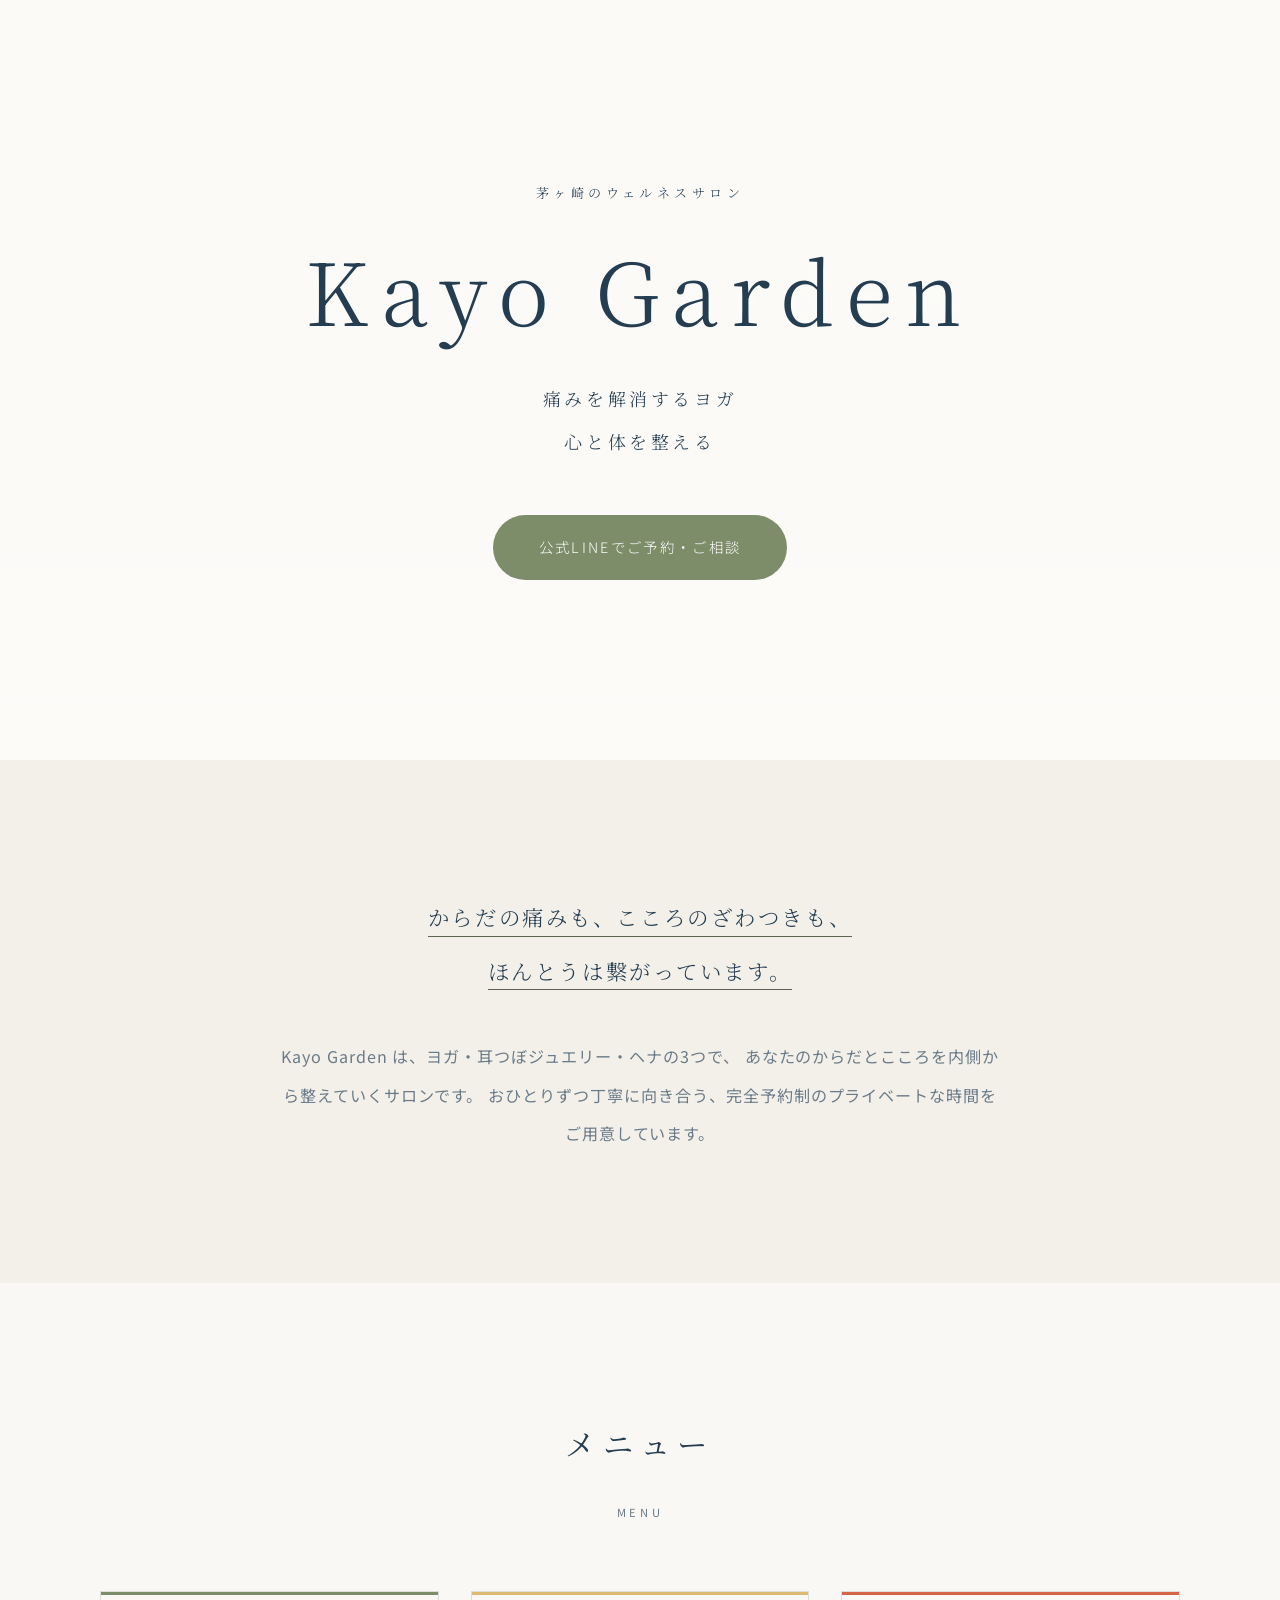
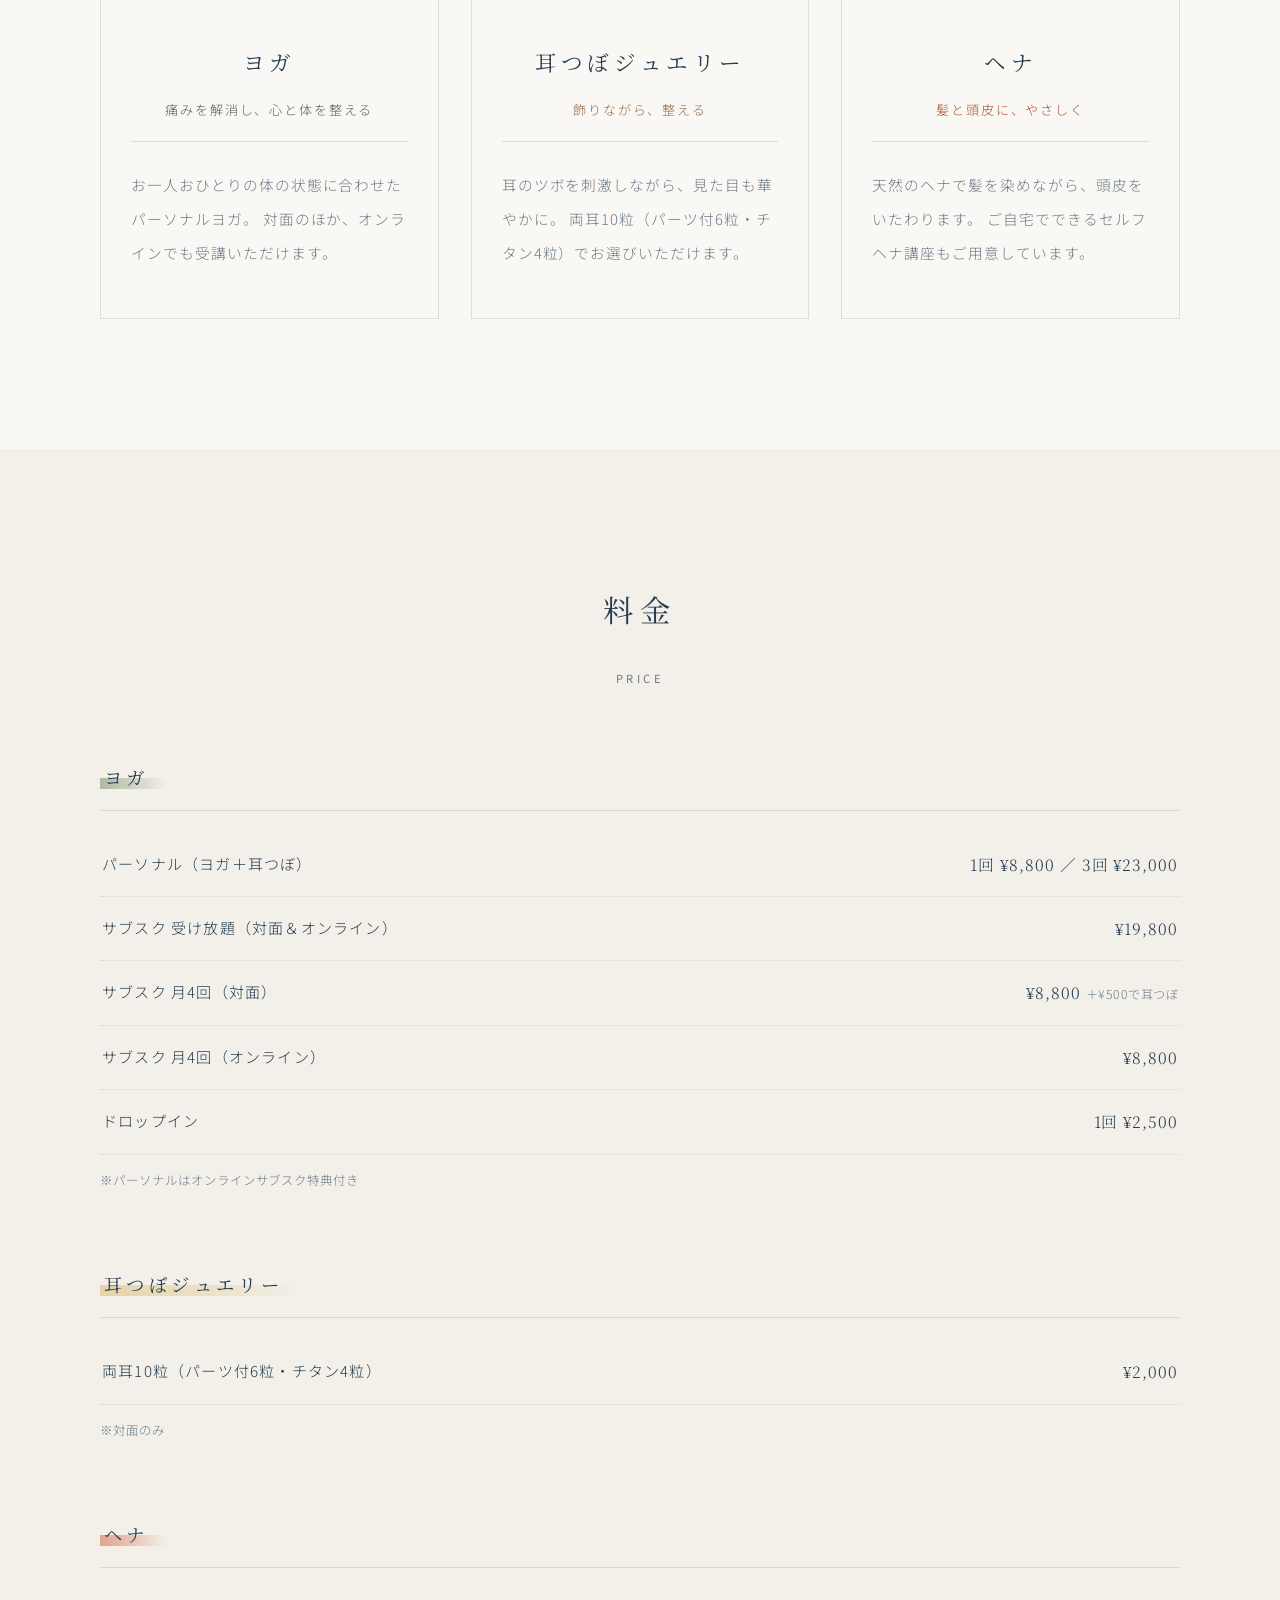
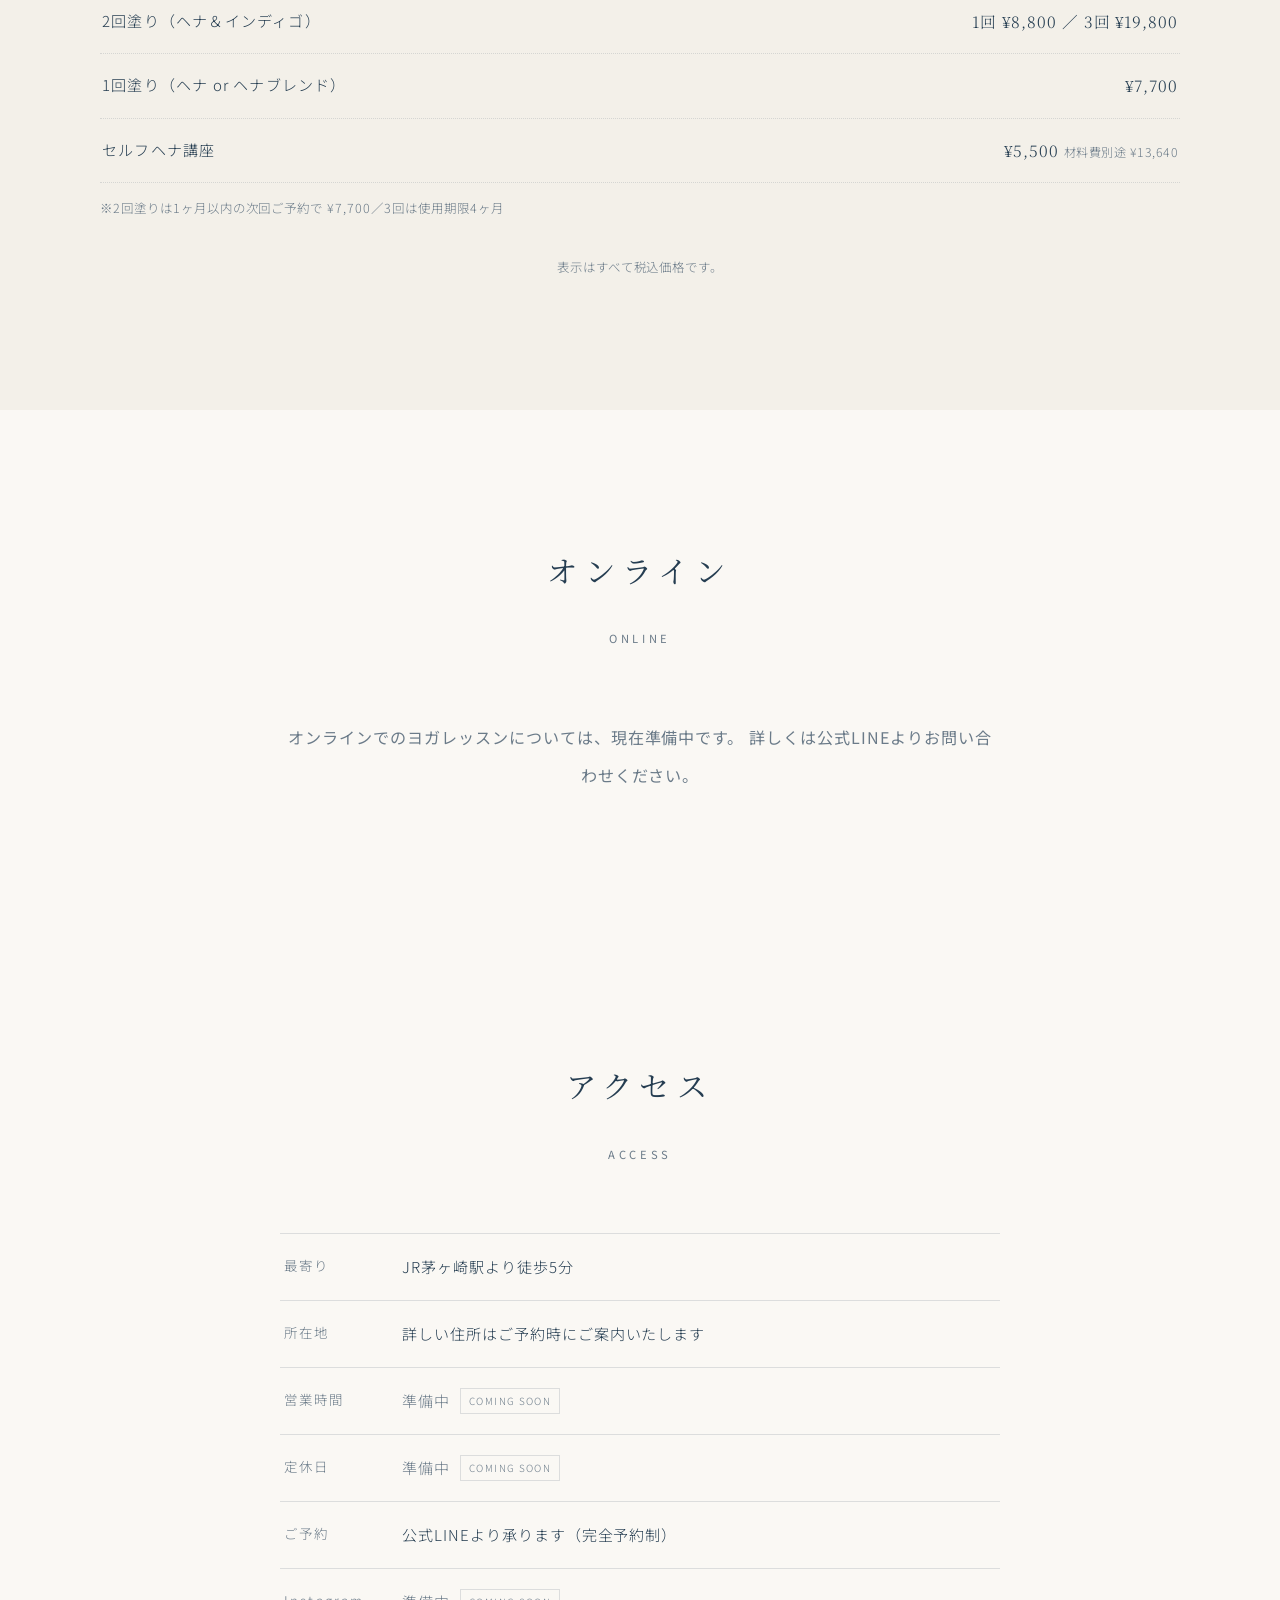
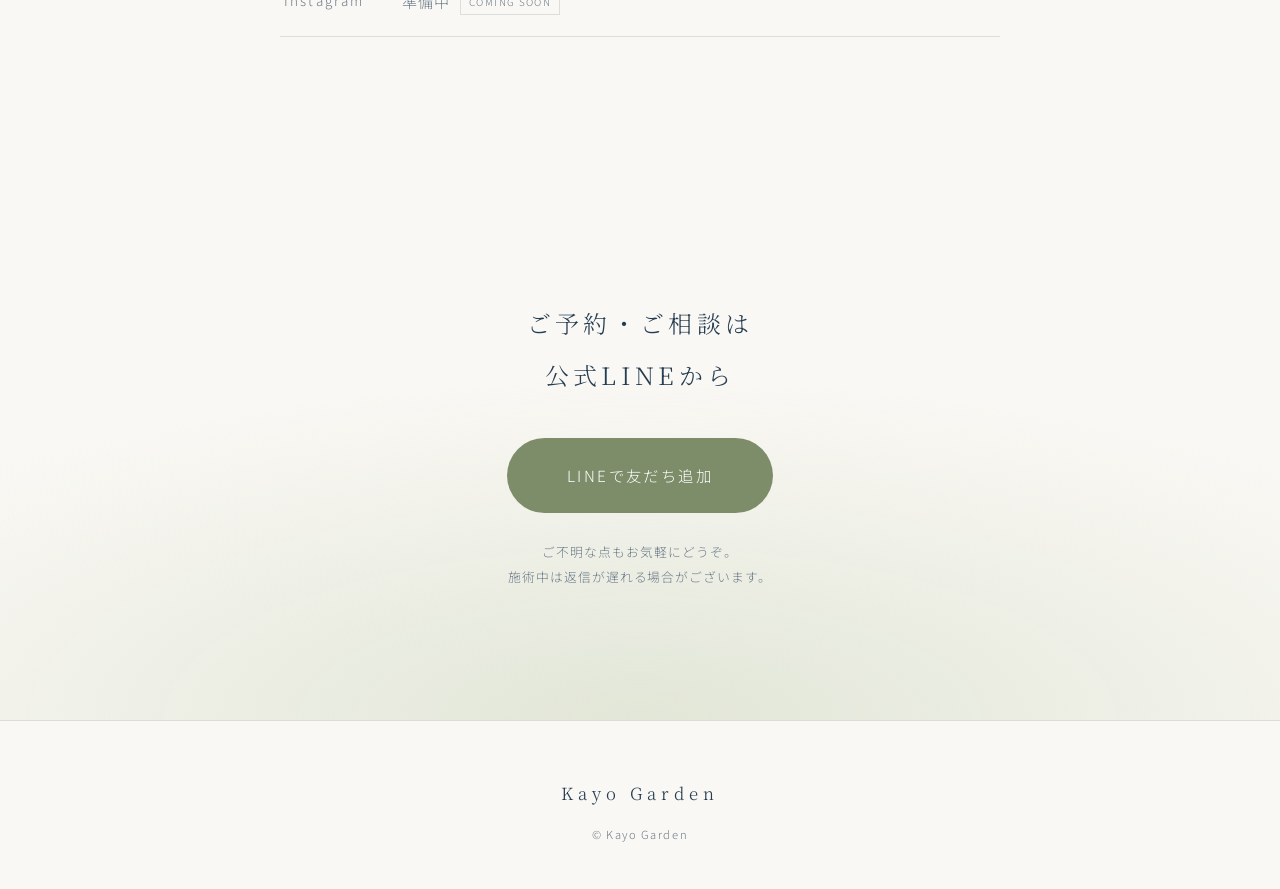
==== index.html @ c8bae911 "Kayo Garden 仮設サイト（初版） - 1ページ構成：ヒーロー／コンセプト／メニュー／料金／オンライン／アクセス／CTA - ブランドカラー（ヨガ・耳つぼ・ヘナ）をそのまま反映 - アニメーシ" ====
<!DOCTYPE html>
<html lang="ja">
<head>
<meta charset="UTF-8">
<meta name="viewport" content="width=device-width, initial-scale=1">
<title>Kayo Garden｜痛みを解消するヨガ・耳つぼジュエリー・ヘナ｜茅ヶ崎</title>
<meta name="description" content="茅ヶ崎駅から徒歩5分のウェルネスサロン。痛みを解消するヨガ、耳つぼジュエリー、ヘナで、心と体を整えます。完全予約制。">

<!-- ▼ 公開URLが決まったら、下の SITE_URL を実際のURLに置き換えてください -->
<link rel="canonical" href="SITE_URL/">

<!-- OGP（LINE・SNSで共有したときの見え方） -->
<meta property="og:type" content="website">
<meta property="og:site_name" content="Kayo Garden">
<meta property="og:title" content="Kayo Garden｜心と体を整えるウェルネスサロン">
<meta property="og:description" content="茅ヶ崎駅から徒歩5分。痛みを解消するヨガ・耳つぼジュエリー・ヘナ。完全予約制。">
<meta property="og:url" content="SITE_URL/">
<meta property="og:image" content="SITE_URL/img/ogp.jpg">
<meta property="og:image:width" content="1200">
<meta property="og:image:height" content="630">
<meta property="og:locale" content="ja_JP">

<!-- X（Twitter） -->
<meta name="twitter:card" content="summary_large_image">
<meta name="twitter:title" content="Kayo Garden｜心と体を整えるウェルネスサロン">
<meta name="twitter:description" content="茅ヶ崎駅から徒歩5分。痛みを解消するヨガ・耳つぼジュエリー・ヘナ。">
<meta name="twitter:image" content="SITE_URL/img/ogp.jpg">

<!-- ファビコン -->
<link rel="icon" href="favicon.svg" type="image/svg+xml">
<meta name="theme-color" content="#7d8d6a">

<link rel="preconnect" href="https://fonts.googleapis.com">
<link rel="preconnect" href="https://fonts.gstatic.com" crossorigin>
<link href="https://fonts.googleapis.com/css2?family=Noto+Serif+JP:wght@300;400;500&family=Noto+Sans+JP:wght@300;400;500&display=swap" rel="stylesheet">
<link rel="stylesheet" href="style.css">

<!-- ▼ AI可読性レイヤー：構造化データ（JSON-LD） -->
<script type="application/ld+json">
{
  "@context": "https://schema.org",
  "@type": "HealthAndBeautyBusiness",
  "name": "Kayo Garden",
  "description": "痛みを解消するヨガ・耳つぼジュエリー・ヘナのウェルネスサロン。心と体を整えます。",
  "slogan": "痛みを解消するヨガ / 心と体を整える",
  "address": {
    "@type": "PostalAddress",
    "addressLocality": "茅ヶ崎市",
    "addressRegion": "神奈川県",
    "addressCountry": "JP"
  },
  "areaServed": { "@type": "City", "name": "茅ヶ崎市" },
  "publicAccess": false,
  "url": "SITE_URL/",
  "image": "SITE_URL/img/ogp.jpg",
  "priceRange": "¥2,000〜¥23,000",
  "currenciesAccepted": "JPY",
  "knowsLanguage": "ja",
  "sameAs": ["https://lin.ee/nlRff2H"],
  "potentialAction": {
    "@type": "ReserveAction",
    "name": "公式LINEで予約する",
    "target": {
      "@type": "EntryPoint",
      "urlTemplate": "https://lin.ee/nlRff2H",
      "actionPlatform": ["http://schema.org/DesktopWebPlatform","http://schema.org/MobileWebPlatform"]
    }
  },
  "makesOffer": [
    {
      "@type": "Offer",
      "itemOffered": { "@type": "Service", "name": "ヨガ（パーソナル／対面・ヨガ＋耳つぼ）" },
      "price": "8800", "priceCurrency": "JPY"
    },
    {
      "@type": "Offer",
      "itemOffered": { "@type": "Service", "name": "ヨガ サブスク（対面＆オンライン 受け放題）" },
      "price": "19800", "priceCurrency": "JPY"
    },
    {
      "@type": "Offer",
      "itemOffered": { "@type": "Service", "name": "耳つぼジュエリー（両耳10粒）" },
      "price": "2000", "priceCurrency": "JPY"
    },
    {
      "@type": "Offer",
      "itemOffered": { "@type": "Service", "name": "ヘナ（2回塗り・ヘナ＆インディゴ）" },
      "price": "8800", "priceCurrency": "JPY"
    }
  ]
}
</script>
</head>

<body>

<!-- ============ ヒーロー ============ -->
<header class="hero">
  <!-- 背景映像（自動再生・ループ・無音）。未対応環境ではグラデーション背景が残る -->
  <div class="hero-media">
    <video class="hero-video" src="img/top-movie.mp4"
           autoplay muted loop playsinline preload="metadata"
           aria-hidden="true"></video>
  </div>
  <div class="hero-veil"></div>

  <div class="hero-inner">
    <p class="hero-sub">茅ヶ崎のウェルネスサロン</p>
    <h1 class="hero-title">Kayo&nbsp;Garden</h1>
    <p class="hero-catch">痛みを解消するヨガ<br>心と体を整える</p>
    <a class="btn btn-line" href="https://lin.ee/nlRff2H">公式LINEでご予約・ご相談</a>
  </div>
</header>

<main>

<!-- ============ コンセプト ============ -->
<section class="sec concept">
  <div class="inner narrow">
    <!-- 表示0.8秒後から2秒かけて、文字の下を細い線がなぞる -->
    <p class="lead lead-underline">
      <span class="u-line">からだの痛みも、こころのざわつきも、</span><br>
      <span class="u-line">ほんとうは繋がっています。</span>
    </p>
    <p class="text">
      Kayo Garden は、ヨガ・耳つぼジュエリー・ヘナの3つで、
      あなたのからだとこころを内側から整えていくサロンです。
      おひとりずつ丁寧に向き合う、完全予約制のプライベートな時間をご用意しています。
    </p>
  </div>
</section>

<!-- ============ サービス3つ ============ -->
<section class="sec services" id="menu">
  <div class="inner">
    <h2 class="sec-title"><span class="ja">メニュー</span><span class="en">Menu</span></h2>

    <div class="cards">
      <article class="card card-yoga">
        <h3 class="card-title">ヨガ</h3>
        <p class="card-lead">痛みを解消し、心と体を整える</p>
        <p class="card-text">
          お一人おひとりの体の状態に合わせたパーソナルヨガ。
          対面のほか、オンラインでも受講いただけます。
        </p>
      </article>

      <article class="card card-mimi">
        <h3 class="card-title">耳つぼジュエリー</h3>
        <p class="card-lead">飾りながら、整える</p>
        <p class="card-text">
          耳のツボを刺激しながら、見た目も華やかに。
          両耳10粒（パーツ付6粒・チタン4粒）でお選びいただけます。
        </p>
      </article>

      <article class="card card-henna">
        <h3 class="card-title">ヘナ</h3>
        <p class="card-lead">髪と頭皮に、やさしく</p>
        <p class="card-text">
          天然のヘナで髪を染めながら、頭皮をいたわります。
          ご自宅でできるセルフヘナ講座もご用意しています。
        </p>
      </article>
    </div>
  </div>
</section>

<!-- ============ 料金 ============ -->
<section class="sec price" id="price">
  <div class="inner">
    <h2 class="sec-title"><span class="ja">料金</span><span class="en">Price</span></h2>

    <div class="price-block">
      <h3 class="price-head price-head-yoga"><span>ヨガ</span></h3>
      <dl class="price-list">
        <div><dt>パーソナル（ヨガ＋耳つぼ）</dt><dd>1回 ¥8,800 ／ 3回 ¥23,000</dd></div>
        <div><dt>サブスク 受け放題（対面＆オンライン）</dt><dd>¥19,800</dd></div>
        <div><dt>サブスク 月4回（対面）</dt><dd>¥8,800 <span class="note">＋¥500で耳つぼ</span></dd></div>
        <div><dt>サブスク 月4回（オンライン）</dt><dd>¥8,800</dd></div>
        <div><dt>ドロップイン</dt><dd>1回 ¥2,500</dd></div>
      </dl>
      <p class="price-note">※パーソナルはオンラインサブスク特典付き</p>
    </div>

    <div class="price-block">
      <h3 class="price-head price-head-mimi"><span>耳つぼジュエリー</span></h3>
      <dl class="price-list">
        <div><dt>両耳10粒（パーツ付6粒・チタン4粒）</dt><dd>¥2,000</dd></div>
      </dl>
      <p class="price-note">※対面のみ</p>
    </div>

    <div class="price-block">
      <h3 class="price-head price-head-henna"><span>ヘナ</span></h3>
      <dl class="price-list">
        <div><dt>2回塗り（ヘナ＆インディゴ）</dt><dd>1回 ¥8,800 ／ 3回 ¥19,800</dd></div>
        <div><dt>1回塗り（ヘナ or ヘナブレンド）</dt><dd>¥7,700</dd></div>
        <div><dt>セルフヘナ講座</dt><dd>¥5,500 <span class="note">材料費別途 ¥13,640</span></dd></div>
      </dl>
      <p class="price-note">※2回塗りは1ヶ月以内の次回ご予約で ¥7,700／3回は使用期限4ヶ月</p>
    </div>

    <p class="tax-note">表示はすべて税込価格です。</p>
  </div>
</section>

<!-- ============ オンライン（枠だけ・準備中） ============ -->
<section class="sec online" id="online">
  <div class="inner narrow">
    <h2 class="sec-title"><span class="ja">オンライン</span><span class="en">Online</span></h2>
    <p class="text">
      <!-- TODO：オンラインヨガの受講方法・使用ツール・当日の流れなどを記載 -->
      オンラインでのヨガレッスンについては、現在準備中です。
      詳しくは公式LINEよりお問い合わせください。
    </p>
  </div>
</section>

<!-- ============ アクセス・営業情報 ============ -->
<section class="sec access" id="access">
  <div class="inner narrow">
    <h2 class="sec-title"><span class="ja">アクセス</span><span class="en">Access</span></h2>
    <dl class="info-list">
      <div><dt>最寄り</dt><dd>JR茅ヶ崎駅より徒歩5分</dd></div>
      <div><dt>所在地</dt><dd>詳しい住所はご予約時にご案内いたします</dd></div>
      <!-- TODO：営業時間が決まったら記載 -->
      <div><dt>営業時間</dt><dd class="tbd">準備中</dd></div>
      <!-- TODO：定休日が決まったら記載 -->
      <div><dt>定休日</dt><dd class="tbd">準備中</dd></div>
      <div><dt>ご予約</dt><dd>公式LINEより承ります（完全予約制）</dd></div>
      <!-- TODO：Instagramが決まったら記載 -->
      <div><dt>Instagram</dt><dd class="tbd">準備中</dd></div>
    </dl>
  </div>
</section>

<!-- ============ CTA ============ -->
<section class="sec cta">
  <div class="inner narrow">
    <p class="cta-lead">ご予約・ご相談は<br>公式LINEから</p>
    <a class="btn btn-line btn-lg" href="https://lin.ee/nlRff2H">LINEで友だち追加</a>
    <p class="cta-note">ご不明な点もお気軽にどうぞ。<br>施術中は返信が遅れる場合がございます。</p>
  </div>
</section>

</main>

<footer class="footer">
  <p class="footer-logo">Kayo Garden</p>
  <p class="footer-copy">&copy; Kayo Garden</p>
</footer>

</body>
</html>
---- style.css ----
@charset "UTF-8";

/* =========================================
   Kayo Garden
   ブランドカラー（スプシ colorcode より）
========================================= */
:root{
  /* サービスカラー */
  --henna:      #d56548;
  --henna-dark: #b05032;
  --henna-pale: #f5dfd5;

  --yoga:       #7d8d6a;
  --yoga-dark:  #5a6450;
  --yoga-pale:  #e1e6d7;

  --mimi:       #dbbb72;
  --mimi-dark:  #986a48;
  --mimi-pale:  #e5e0d5;

  /* アンカー */
  --navy:       #253d51;
  --beige:      #e5e0d5;

  /* 背景（2026：純白を避けオフホワイトへ） */
  --bg:         #faf8f4;
  --bg-tint:    #f3f0e9;

  --line:       rgba(37,61,81,.14);
  --text:       #253d51;
  --text-thin:  #6b7b89;

  --serif: "Noto Serif JP", serif;
  --sans:  "Noto Sans JP", system-ui, sans-serif;

  --maxw: 1080px;
}

*{ box-sizing:border-box; }

html{ scroll-behavior:smooth; }

body{
  margin:0;
  background:var(--bg);
  color:var(--text);
  font-family:var(--sans);
  font-size:16px;              /* 2026：14px以下は古い */
  font-weight:300;
  line-height:2;
  letter-spacing:.06em;
  -webkit-font-smoothing:antialiased;
}

img{ max-width:100%; height:auto; display:block; }

.inner{ width:min(92%, var(--maxw)); margin-inline:auto; }
.narrow{ width:min(92%, 720px); }

/* =========================================
   ヒーロー
========================================= */
.hero{
  position:relative;
  min-height:min(88svh, 760px);
  display:grid;
  place-items:center;
  text-align:center;
  padding:clamp(80px, 12vh, 140px) 24px;
  overflow:hidden;
  /* 映像が読めない環境用のフォールバック */
  background:
    radial-gradient(120% 90% at 50% 0%, var(--yoga-pale) 0%, transparent 60%),
    var(--bg);
}

/* 重なり順：映像(1) → 白ベール(2) → 文字(3)
   ※z-indexにマイナスを使うと isolation/stacking context で
     背景の後ろに隠れることがあるため、すべて正の値にする */

/* 背景映像 */
/* 映像の入れ物。ここで切り抜く */
.hero-media{
  position:absolute;
  inset:0;
  overflow:hidden;
  z-index:1;
  background:var(--bg);
  pointer-events:none;
}
.hero-video{
  width:100%;
  height:100%;
  object-fit:cover;
  object-position:center;
  display:block;
  /* 端に出る描画のにじみを消すため、ほんの少し拡大して切る */
  transform:scale(1.04);
}

/* 映像の上に白を30%かぶせて文字を読みやすく */
.hero-veil{
  position:absolute; inset:0;
  background:
    linear-gradient(to bottom,
      rgba(255,255,255,.34) 0%,
      rgba(255,255,255,.26) 45%,
      rgba(255,255,255,.44) 100%);
  z-index:2;
  pointer-events:none;
}

.hero-inner{ position:relative; z-index:3; }

.hero-sub{
  font-family:var(--serif);
  font-size:.82rem;
  letter-spacing:.34em;
  color:var(--text);
  margin:0 0 28px;
  text-shadow:0 1px 12px rgba(255,255,255,.9);
}

/* 2026：特大見出しでタイポを主役に */
.hero-title{
  font-family:var(--serif);
  text-shadow:0 2px 20px rgba(255,255,255,.75);
  font-weight:300;
  font-size:clamp(2.6rem, 9vw, 5.4rem);
  letter-spacing:.14em;
  line-height:1.25;
  margin:0;
  text-wrap:balance;
}

.hero-catch{
  font-family:var(--serif);
  font-size:clamp(.95rem, 2.6vw, 1.12rem);
  letter-spacing:.2em;
  line-height:2.4;
  color:var(--text);                       /* 薄いグレー→ネイビーで読みやすく */
  margin:34px 0 52px;
  text-shadow:0 1px 14px rgba(255,255,255,.9);   /* 背景から浮かせる */
}

/* =========================================
   共通セクション
========================================= */
.sec{ padding:clamp(72px, 12vw, 130px) 0; }

.sec-title{
  text-align:center;
  margin:0 0 clamp(40px, 6vw, 68px);
  font-weight:400;
}
/* --- 見出しの下に、なぞる線 ---------------------
   .ja の下・中央から幅70%。
   線の色はセクションの背景で自動的に切り替わる：
     白系の背景（--bg）        → ベージュの線
     ベージュ背景（--bg-tint） → 白の線                        */
.sec-title .ja{
  display:block;
  position:relative;
  font-family:var(--serif);
  font-size:clamp(1.4rem, 4.4vw, 1.9rem);
  letter-spacing:.24em;
  padding-bottom:.55em;
}
.sec-title .ja::after{
  content:"";
  position:absolute;
  left:50%;
  bottom:0;
  width:30%;
  height:1px;
  transform:translateX(-50%) scaleX(0);
  transform-origin:center;
  background:var(--rule, var(--beige));
}

/* セクションごとに線の色を指定 */
.services .sec-title .ja,
.access   .sec-title .ja,
.online   .sec-title .ja{ --rule: var(--beige); }   /* 背景が白系 → ベージュ */

.price .sec-title .ja,
.concept .sec-title .ja{ --rule: #ffffff; }          /* 背景がベージュ → 白 */

/* スクロールで見出しが入ってきたら、中央から左右に伸びる */
@media (prefers-reduced-motion:no-preference){
  @supports (animation-timeline: view()){
    .sec-title .ja::after{
      animation:drawRule .9s ease-out both;
      animation-timeline:view();
      animation-range:entry 12% entry 55%;
    }
    @keyframes drawRule{
      from{ transform:translateX(-50%) scaleX(0); }
      to  { transform:translateX(-50%) scaleX(1); }
    }
  }
  /* スクロール連動に未対応なら、読み込み後に一度だけ引く */
  @supports not (animation-timeline: view()){
    .sec-title .ja::after{ animation:drawRule .9s ease-out .3s both; }
    @keyframes drawRule{
      from{ transform:translateX(-50%) scaleX(0); }
      to  { transform:translateX(-50%) scaleX(1); }
    }
  }
}
@media (prefers-reduced-motion:reduce){
  .sec-title .ja::after{ transform:translateX(-50%) scaleX(1); }
}
.sec-title .en{
  display:block;
  margin-top:10px;
  font-size:.7rem;
  letter-spacing:.32em;
  color:var(--text-thin);
  text-transform:uppercase;
}

.lead{
  font-family:var(--serif);
  font-size:clamp(1.05rem, 3.2vw, 1.34rem);
  line-height:2.5;
  letter-spacing:.12em;
  text-align:center;
  margin:0 0 40px;
  text-wrap:balance;
}

.text{
  margin:0;
  line-height:2.4;
  color:var(--text-thin);
  text-align:center;
  text-wrap:pretty;
  font-size:16.1px;     /* ふつうの本文より0.1pt太め */
  font-weight:400;      /* body の 300 から一段上げる */
}

/* =========================================
   コンセプト
========================================= */
.concept{ background:var(--bg-tint); }

/* --- 文字の下を細い線がなぞる ---------------
   表示0.8秒後にスタートし、2行あわせて2秒でなぞり終わる。
   1行目 0.8s〜1.8s ／ 2行目 1.8s〜2.8s（計2秒） */
.lead-underline{ --u-color: var(--yoga-dark); }

.u-line{
  position:relative;
  display:inline;               /* 折り返せるように inline のまま */
  padding-bottom:.22em;
  background-image:linear-gradient(var(--u-color), var(--u-color));
  background-repeat:no-repeat;
  background-position:0 100%;
  background-size:0% 1px;       /* 幅0から伸ばす＝なぞる表現 */
}
/* ::after は使わない（inlineだと折り返し時に崩れるため） */
@media (prefers-reduced-motion:no-preference){
  .lead-underline .u-line:nth-of-type(1){
    animation:drawLine 1s linear .8s forwards;
  }
  .lead-underline .u-line:nth-of-type(2){
    animation:drawLine 1s linear 1.8s forwards;
  }
  @keyframes drawLine{
    from{ background-size:0% 1px; }
    to  { background-size:100% 1px; }
  }
}
/* アニメを好まない設定の人には最初から線を出す */
@media (prefers-reduced-motion:reduce){
  .u-line{ background-size:100% 1px; }
}

/* =========================================
   サービス3枚
========================================= */
.cards{
  display:grid;
  gap:clamp(20px, 3vw, 32px);
  grid-template-columns:1fr;
}
@media (min-width:768px){
  .cards{ grid-template-columns:repeat(3,1fr); }
}

/* 2026：タクタイル・ブルータリズム＝1pxのヘアライン */
.card{
  border:1px solid var(--line);
  padding:clamp(32px, 5vw, 48px) clamp(22px, 3vw, 30px);
  background:var(--bg);
  position:relative;
  transition:transform .4s ease, box-shadow .4s ease;
}
.card::before{
  content:"";
  position:absolute; inset:0 0 auto 0;
  height:3px;
}
.card-yoga::before { background:var(--yoga); }
.card-mimi::before { background:var(--mimi); }
.card-henna::before{ background:var(--henna); }

.card:hover{
  transform:translateY(-4px);
  box-shadow:0 12px 30px rgba(37,61,81,.07);
}

.card-title{
  font-family:var(--serif);
  font-weight:400;
  font-size:1.35rem;
  letter-spacing:.2em;
  margin:0 0 14px;
  text-align:center;
}
.card-lead{
  text-align:center;
  font-size:.82rem;
  letter-spacing:.14em;
  margin:0 0 26px;
  padding-bottom:18px;
  border-bottom:1px solid var(--line);
}
.card-yoga  .card-lead{ color:var(--yoga-dark); }
.card-mimi  .card-lead{ color:var(--mimi-dark); }
.card-henna .card-lead{ color:var(--henna-dark); }

.card-text{
  margin:0;
  font-size:.92rem;
  line-height:2.3;
  color:var(--text-thin);
  text-wrap:pretty;
}

/* =========================================
   料金
========================================= */
.price{ background:var(--bg-tint); }

.price-block{ margin-bottom:clamp(48px, 7vw, 72px); }
.price-block:last-of-type{ margin-bottom:34px; }

.price-head{
  font-family:var(--serif);
  font-weight:400;
  font-size:1.15rem;
  letter-spacing:.24em;
  margin:0 0 22px;
  padding-bottom:12px;
  border-bottom:1px solid var(--line);
}

/* --- マーカー風のハイライト -------------------
   各サービスカラーを opacity 40% で、右に向かって薄くする */
.price-head span{
  display:inline-block;
  padding:2px 18px 2px 4px;
  background-image:
    linear-gradient(to right,
      rgb(from var(--mk) r g b / .55) 0%,
      rgb(from var(--mk) r g b / .26) 58%,
      rgb(from var(--mk) r g b / 0)   100%);
  background-repeat:no-repeat;
  background-size:100% .62em;
  background-position:0 72%;
}
.price-head-yoga  span{ --mk: var(--yoga); }
.price-head-mimi  span{ --mk: var(--mimi); }
.price-head-henna span{ --mk: var(--henna); }

/* rgb(from ...) 未対応ブラウザ向けのフォールバック */
@supports not (background-image: linear-gradient(to right, rgb(from red r g b / .4), transparent)){
  .price-head-yoga  span{ background-image:linear-gradient(to right, rgba(125,141,106,.55) 0%, rgba(125,141,106,.26) 58%, rgba(125,141,106,0) 100%); }
  .price-head-mimi  span{ background-image:linear-gradient(to right, rgba(219,187,114,.55) 0%, rgba(219,187,114,.26) 58%, rgba(219,187,114,0) 100%); }
  .price-head-henna span{ background-image:linear-gradient(to right, rgba(213,101,72,.55) 0%, rgba(213,101,72,.26) 58%, rgba(213,101,72,0) 100%); }
}

.price-list{ margin:0; }
.price-list > div{
  display:flex;
  flex-wrap:wrap;
  justify-content:space-between;
  gap:6px 20px;
  padding:16px 2px;
  border-bottom:1px dotted var(--line);
}
.price-list dt{
  font-size:.94rem;
  letter-spacing:.08em;
}
.price-list dd{
  margin:0;
  font-family:var(--serif);
  font-size:.98rem;
  letter-spacing:.06em;
  white-space:nowrap;
  font-variant-numeric:tabular-nums;
}
.note{
  font-family:var(--sans);
  font-size:.76rem;
  color:var(--text-thin);
  letter-spacing:.04em;
}
.price-note{
  margin:14px 0 0;
  font-size:.78rem;
  color:var(--text-thin);
  line-height:1.9;
}
.tax-note{
  text-align:center;
  font-size:.78rem;
  color:var(--text-thin);
  margin:0;
}

/* =========================================
   アクセス
========================================= */
.info-list{ margin:0; border-top:1px solid var(--line); }
.info-list > div{
  display:flex;
  flex-wrap:wrap;
  gap:4px 24px;
  padding:18px 4px;
  border-bottom:1px solid var(--line);
}
.info-list dt{
  flex:0 0 7em;
  font-size:.84rem;
  letter-spacing:.16em;
  color:var(--text-thin);
}
.info-list dd{
  margin:0;
  font-size:.94rem;
  flex:1 1 14em;
}
.tbd{ color:var(--text-thin); }
.tbd::after{
  content:"COMING SOON";
  display:inline-block;
  margin-left:10px;
  font-size:.62rem;
  letter-spacing:.14em;
  padding:2px 8px;
  border:1px solid var(--line);
  color:var(--text-thin);
  vertical-align:2px;
}

/* =========================================
   CTA
========================================= */
.cta{
  text-align:center;
  background:
    radial-gradient(120% 100% at 50% 100%, var(--yoga-pale) 0%, transparent 62%),
    var(--bg);
}
.cta-lead{
  font-family:var(--serif);
  font-size:clamp(1.15rem, 3.6vw, 1.5rem);
  letter-spacing:.18em;
  line-height:2.2;
  margin:0 0 36px;
}
.cta-note{
  margin:26px 0 0;
  font-size:.8rem;
  color:var(--text-thin);
  line-height:2;
}

/* ボタン */
.btn{
  display:inline-block;
  text-decoration:none;
  font-size:.9rem;
  letter-spacing:.16em;
  padding:18px 46px;
  border-radius:999px;
  transition:opacity .3s ease, transform .3s ease;
}
.btn:hover{ opacity:.82; transform:translateY(-2px); }

.btn-line{
  background:var(--yoga);
  color:#fff;
}
.btn-lg{ padding:22px 60px; font-size:.96rem; }

/* =========================================
   フッター
========================================= */
.footer{
  padding:56px 24px 44px;
  text-align:center;
  border-top:1px solid var(--line);
}
.footer-logo{
  font-family:var(--serif);
  font-size:1.05rem;
  letter-spacing:.3em;
  margin:0 0 12px;
}
.footer-copy{
  margin:0;
  font-size:.7rem;
  letter-spacing:.14em;
  color:var(--text-thin);
}

/* =========================================
   スクロール連動アニメーション
   2026：CSSのみ（JS不要）。未対応環境では普通に表示される
========================================= */
@media (prefers-reduced-motion:no-preference){
  @supports (animation-timeline: view()){
    .sec-title, .lead, .text, .card, .price-block, .info-list, .cta-lead, .cta-note{
      animation:fadeUp ease-out both;
      animation-timeline:view();
      animation-range:entry 5% entry 55%;
    }
    /* カードは少しずつ時間差で出す */
    .cards .card:nth-child(2){ animation-range:entry 9% entry 58%; }
    .cards .card:nth-child(3){ animation-range:entry 13% entry 62%; }

    @keyframes fadeUp{
      from{ opacity:0; transform:translateY(26px); }
      to  { opacity:1; transform:translateY(0); }
    }
  }
}
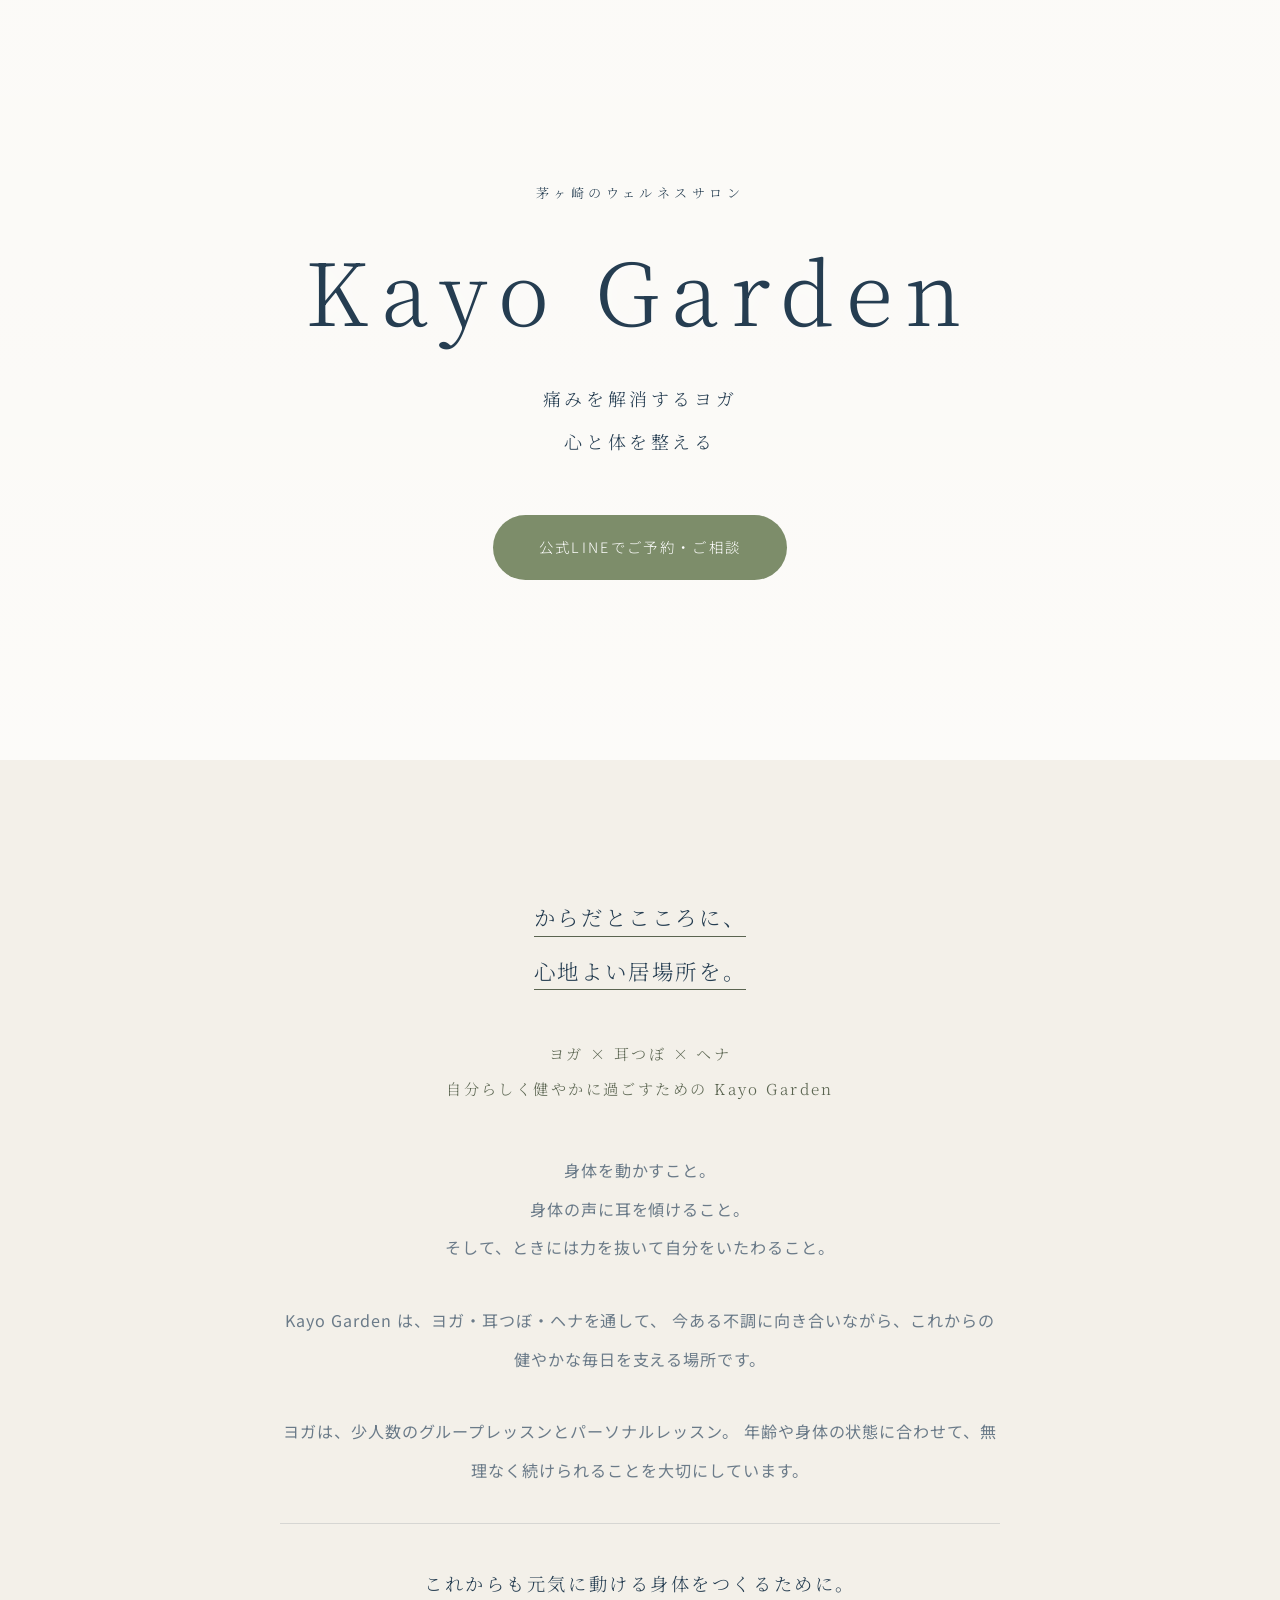
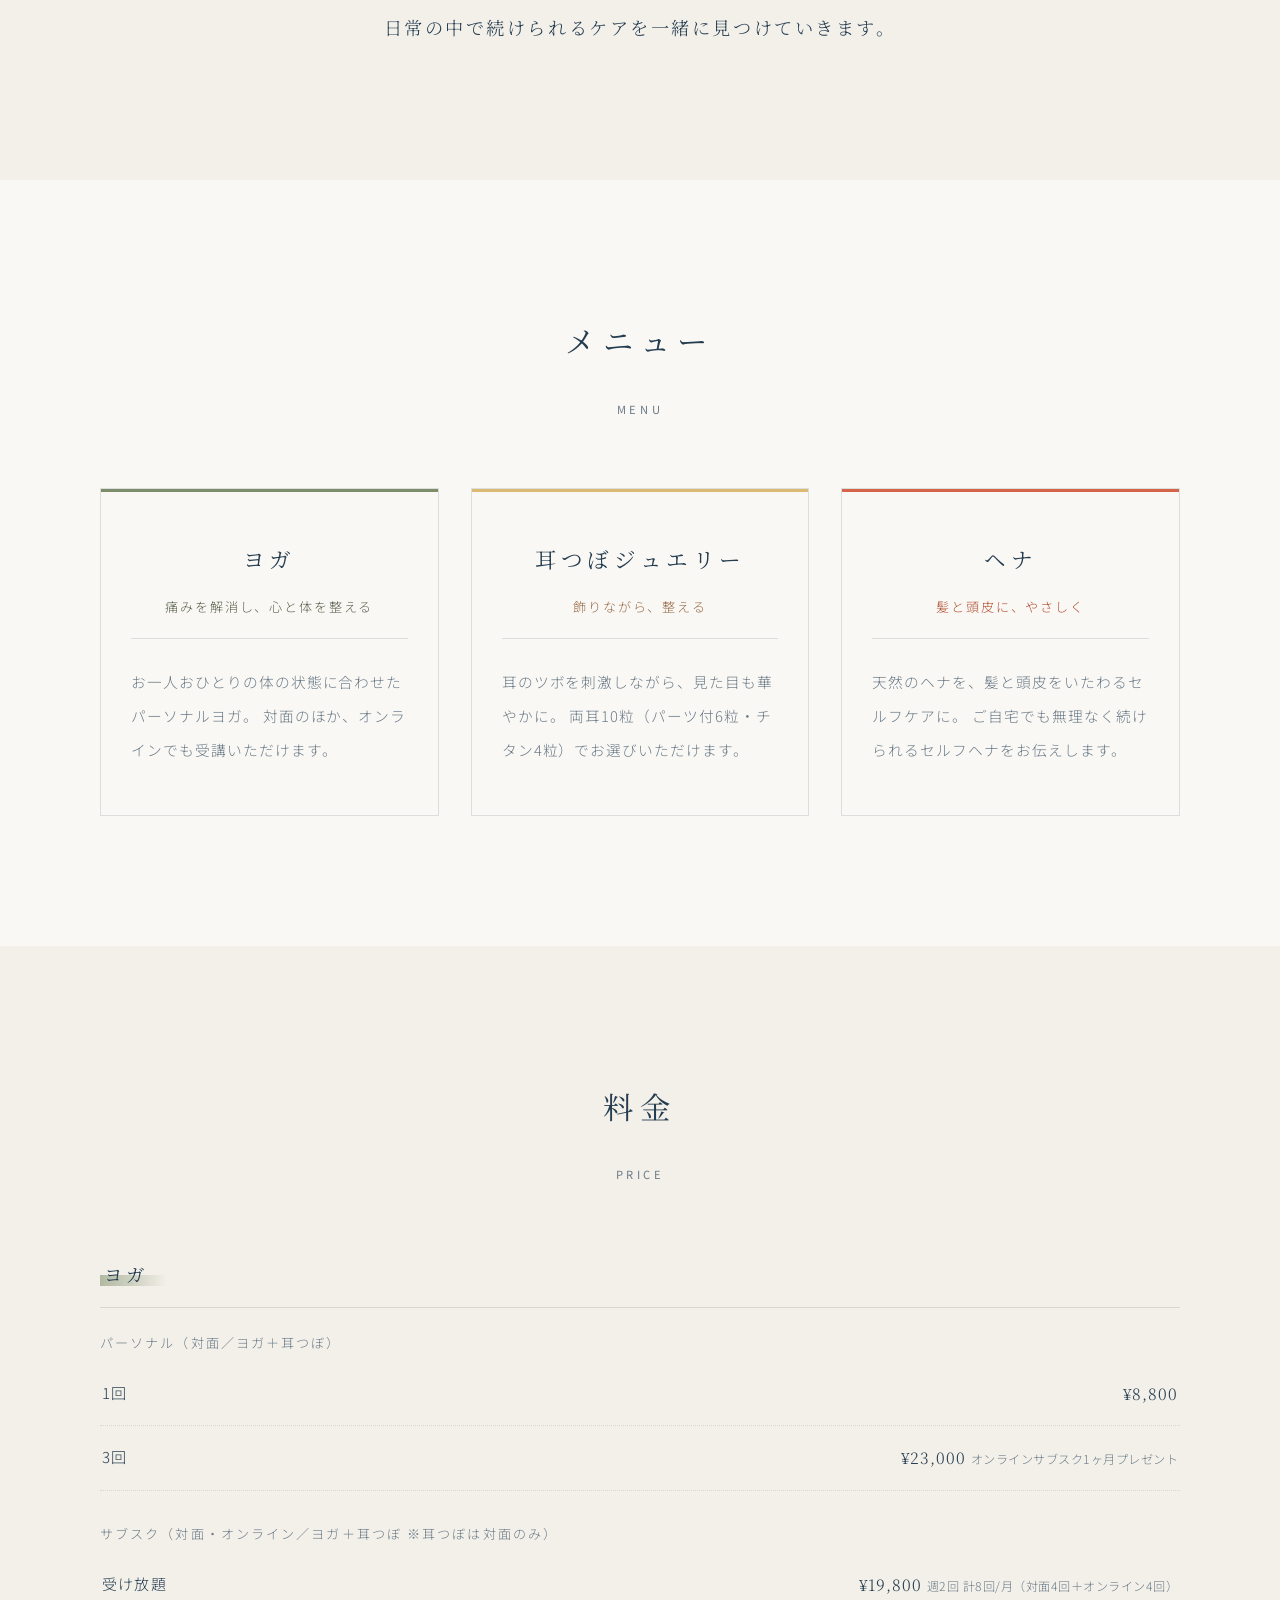
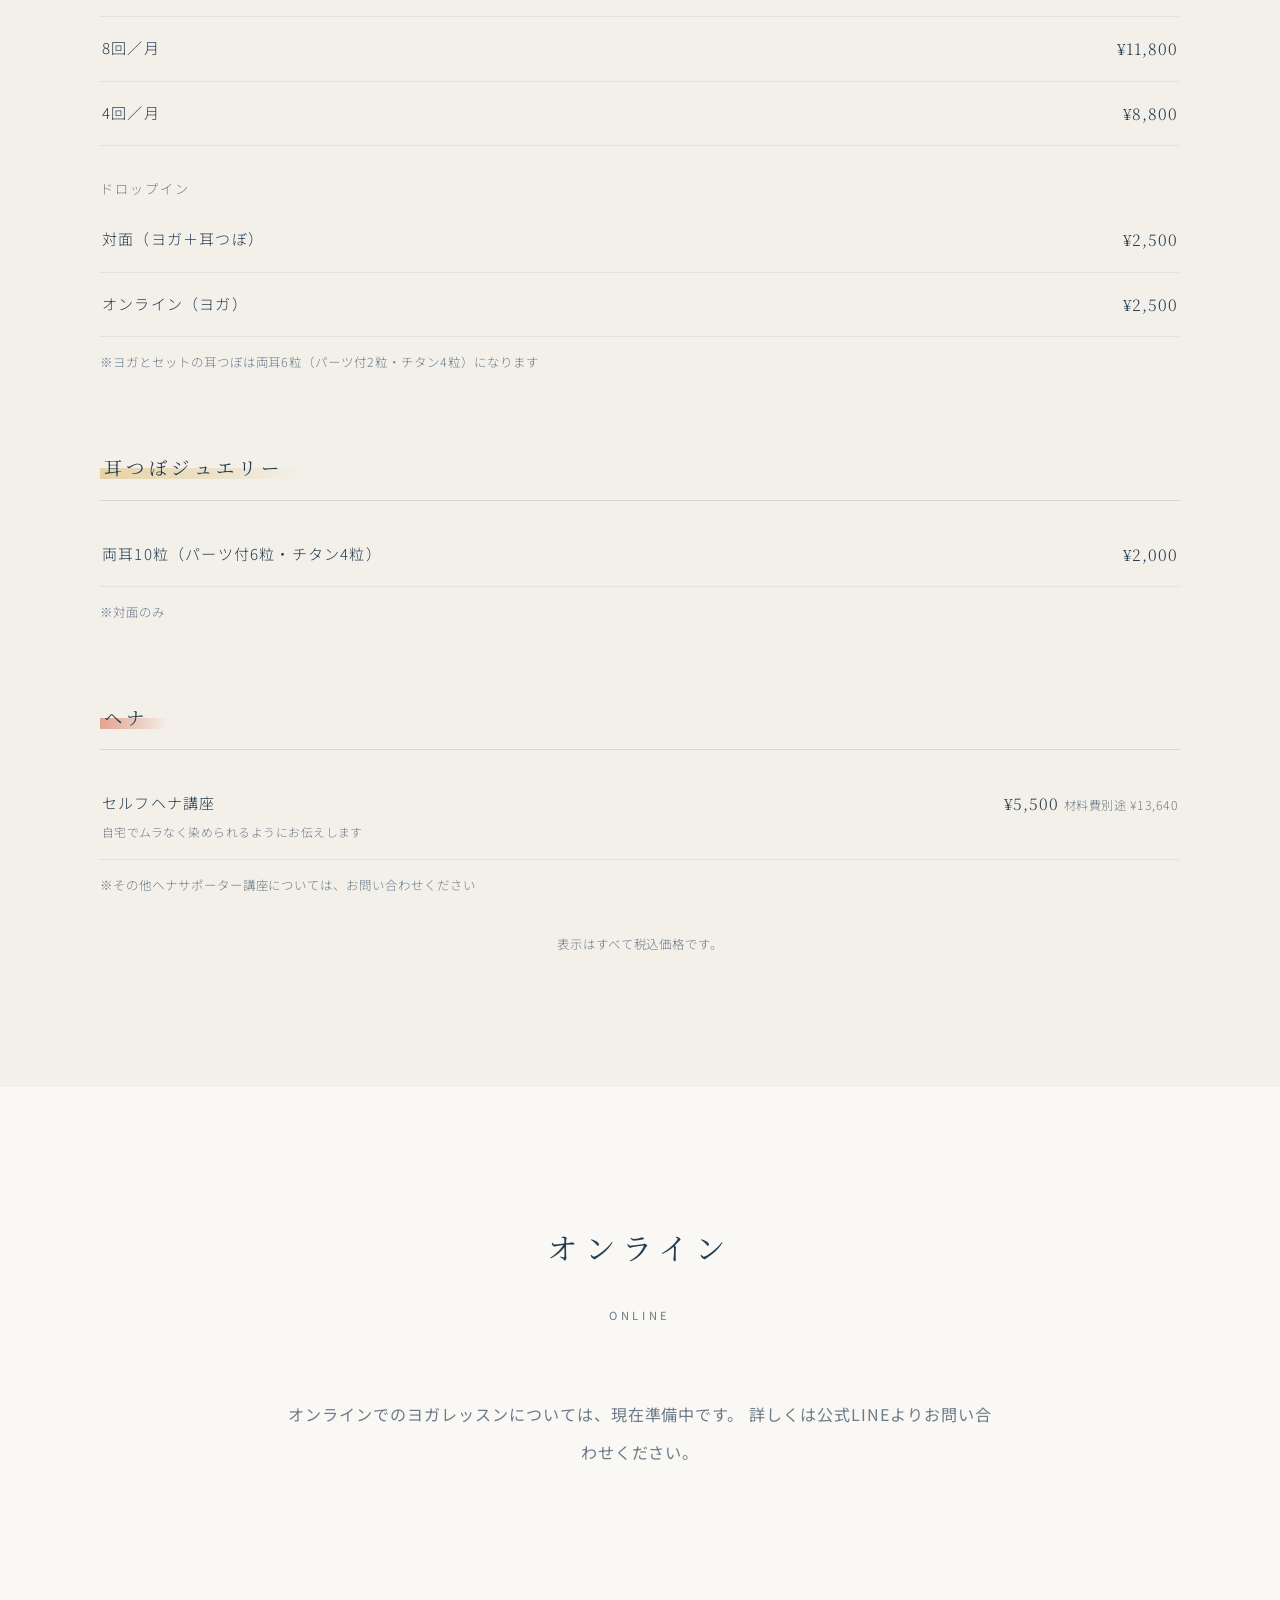
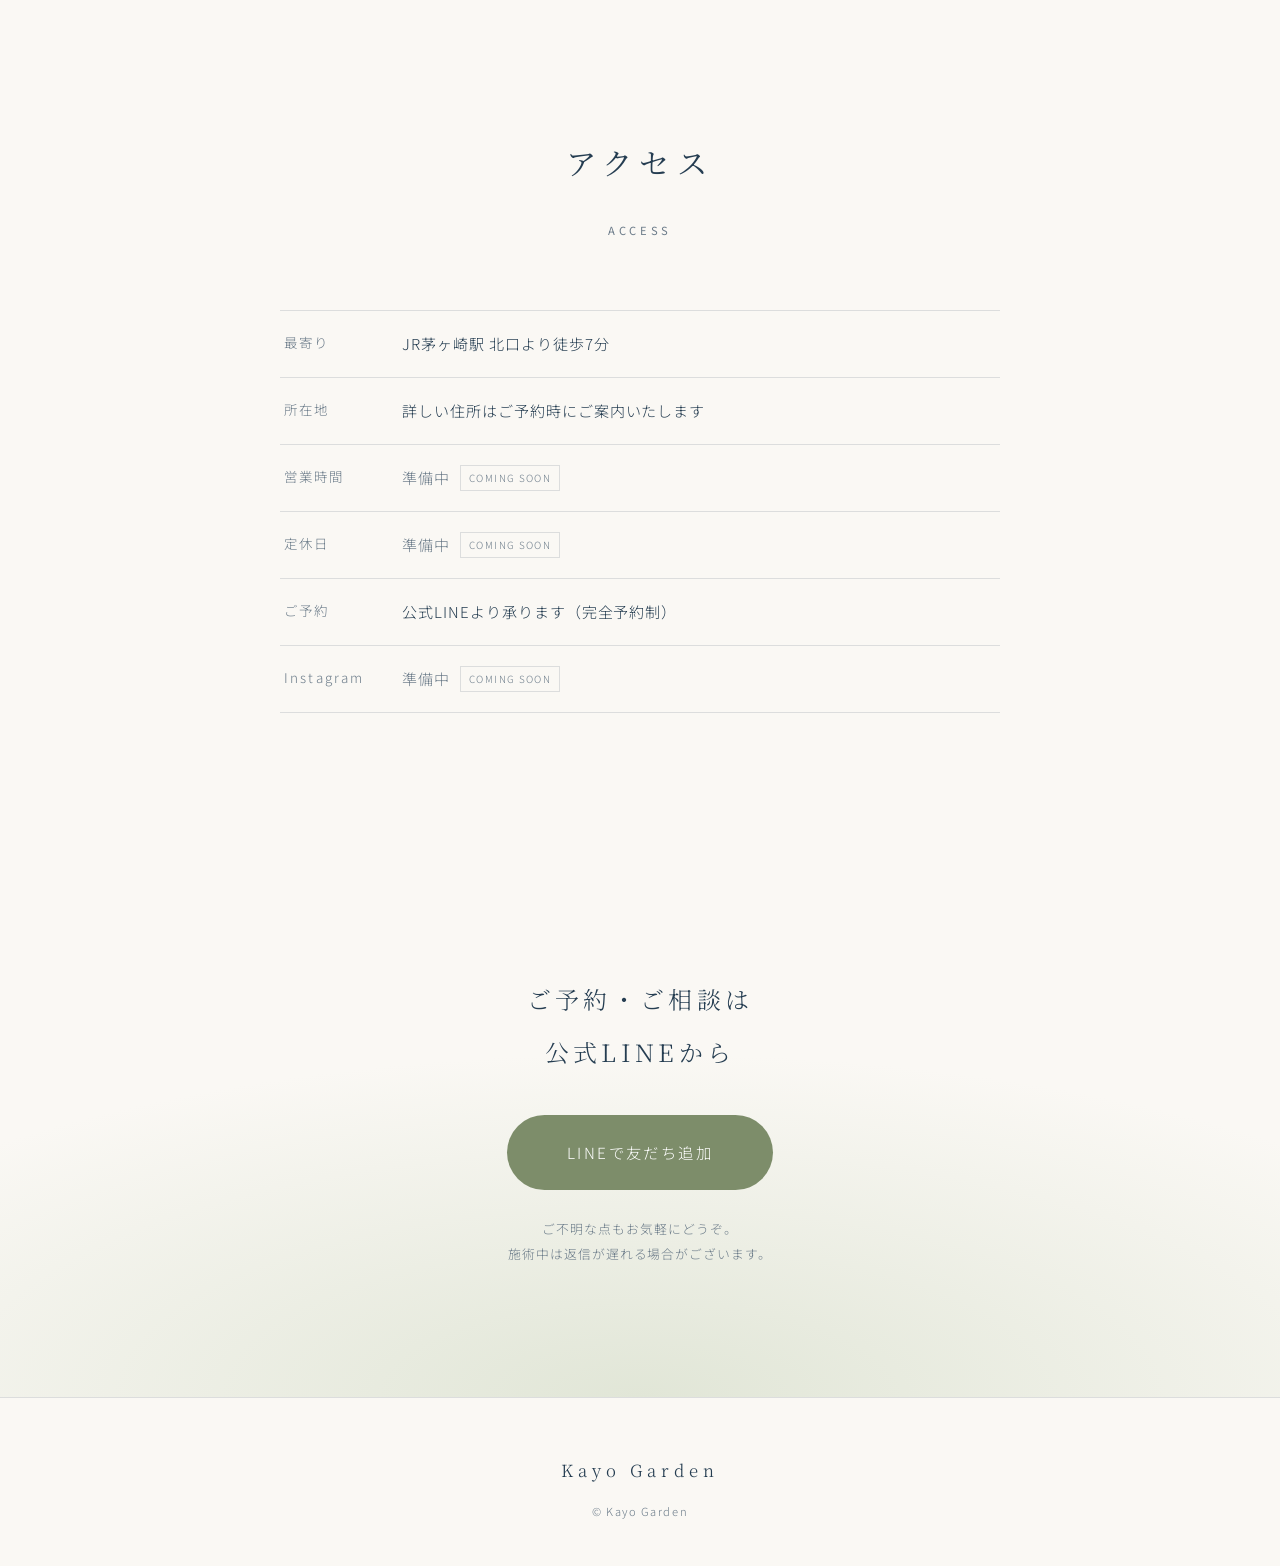
==== commit ddeed75f: "クライアント修正を反映 - コンセプト文を全面差し替え（からだとこころに、心地よい居場所を。） - 料金を確定版に更新（ヨガ：パーソナル/サブスク3段階/ドロップイン、ヘナはセルフヘナ講座のみ） - " ====
--- a/index.html
+++ b/index.html
@@ -4,18 +4,18 @@
 <meta charset="UTF-8">
 <meta name="viewport" content="width=device-width, initial-scale=1">
 <title>Kayo Garden｜痛みを解消するヨガ・耳つぼジュエリー・ヘナ｜茅ヶ崎</title>
-<meta name="description" content="茅ヶ崎駅から徒歩5分のウェルネスサロン。痛みを解消するヨガ、耳つぼジュエリー、ヘナで、心と体を整えます。完全予約制。">
-
-<!-- ▼ 公開URLが決まったら、下の SITE_URL を実際のURLに置き換えてください -->
-<link rel="canonical" href="SITE_URL/">
+<meta name="description" content="茅ヶ崎駅北口より徒歩7分。ヨガ・耳つぼ・ヘナで、からだとこころに心地よい居場所を。少人数グループとパーソナルレッスン。">
+
+<!-- ▼ 公開URLが決まったら、下の https://ymr-yumalu.github.io/kayo-garden-site を実際のURLに置き換えてください -->
+<link rel="canonical" href="https://ymr-yumalu.github.io/kayo-garden-site/">
 
 <!-- OGP（LINE・SNSで共有したときの見え方） -->
 <meta property="og:type" content="website">
 <meta property="og:site_name" content="Kayo Garden">
 <meta property="og:title" content="Kayo Garden｜心と体を整えるウェルネスサロン">
-<meta property="og:description" content="茅ヶ崎駅から徒歩5分。痛みを解消するヨガ・耳つぼジュエリー・ヘナ。完全予約制。">
-<meta property="og:url" content="SITE_URL/">
-<meta property="og:image" content="SITE_URL/img/ogp.jpg">
+<meta property="og:description" content="茅ヶ崎駅北口より徒歩7分。ヨガ・耳つぼ・ヘナで、からだとこころに心地よい居場所を。">
+<meta property="og:url" content="https://ymr-yumalu.github.io/kayo-garden-site/">
+<meta property="og:image" content="https://ymr-yumalu.github.io/kayo-garden-site/img/ogp.jpg">
 <meta property="og:image:width" content="1200">
 <meta property="og:image:height" content="630">
 <meta property="og:locale" content="ja_JP">
@@ -23,8 +23,8 @@
 <!-- X（Twitter） -->
 <meta name="twitter:card" content="summary_large_image">
 <meta name="twitter:title" content="Kayo Garden｜心と体を整えるウェルネスサロン">
-<meta name="twitter:description" content="茅ヶ崎駅から徒歩5分。痛みを解消するヨガ・耳つぼジュエリー・ヘナ。">
-<meta name="twitter:image" content="SITE_URL/img/ogp.jpg">
+<meta name="twitter:description" content="茅ヶ崎駅北口より徒歩7分。ヨガ・耳つぼ・ヘナで、からだとこころに心地よい居場所を。">
+<meta name="twitter:image" content="https://ymr-yumalu.github.io/kayo-garden-site/img/ogp.jpg">
 
 <!-- ファビコン -->
 <link rel="icon" href="favicon.svg" type="image/svg+xml">
@@ -41,51 +41,120 @@
   "@context": "https://schema.org",
   "@type": "HealthAndBeautyBusiness",
   "name": "Kayo Garden",
-  "description": "痛みを解消するヨガ・耳つぼジュエリー・ヘナのウェルネスサロン。心と体を整えます。",
-  "slogan": "痛みを解消するヨガ / 心と体を整える",
+  "description": "ヨガ・耳つぼ・ヘナを通して、今ある不調に向き合いながら、これからの健やかな毎日を支えるウェルネスサロン。",
+  "slogan": "からだとこころに、心地よい居場所を。",
   "address": {
     "@type": "PostalAddress",
     "addressLocality": "茅ヶ崎市",
     "addressRegion": "神奈川県",
     "addressCountry": "JP"
   },
-  "areaServed": { "@type": "City", "name": "茅ヶ崎市" },
+  "areaServed": {
+    "@type": "City",
+    "name": "茅ヶ崎市"
+  },
   "publicAccess": false,
-  "url": "SITE_URL/",
-  "image": "SITE_URL/img/ogp.jpg",
+  "url": "https://ymr-yumalu.github.io/kayo-garden-site/",
+  "image": "https://ymr-yumalu.github.io/kayo-garden-site/img/ogp.jpg",
   "priceRange": "¥2,000〜¥23,000",
   "currenciesAccepted": "JPY",
   "knowsLanguage": "ja",
-  "sameAs": ["https://lin.ee/nlRff2H"],
+  "sameAs": [
+    "https://lin.ee/nlRff2H"
+  ],
   "potentialAction": {
     "@type": "ReserveAction",
     "name": "公式LINEで予約する",
     "target": {
       "@type": "EntryPoint",
       "urlTemplate": "https://lin.ee/nlRff2H",
-      "actionPlatform": ["http://schema.org/DesktopWebPlatform","http://schema.org/MobileWebPlatform"]
+      "actionPlatform": [
+        "http://schema.org/DesktopWebPlatform",
+        "http://schema.org/MobileWebPlatform"
+      ]
     }
   },
   "makesOffer": [
     {
       "@type": "Offer",
-      "itemOffered": { "@type": "Service", "name": "ヨガ（パーソナル／対面・ヨガ＋耳つぼ）" },
-      "price": "8800", "priceCurrency": "JPY"
-    },
-    {
-      "@type": "Offer",
-      "itemOffered": { "@type": "Service", "name": "ヨガ サブスク（対面＆オンライン 受け放題）" },
-      "price": "19800", "priceCurrency": "JPY"
-    },
-    {
-      "@type": "Offer",
-      "itemOffered": { "@type": "Service", "name": "耳つぼジュエリー（両耳10粒）" },
-      "price": "2000", "priceCurrency": "JPY"
-    },
-    {
-      "@type": "Offer",
-      "itemOffered": { "@type": "Service", "name": "ヘナ（2回塗り・ヘナ＆インディゴ）" },
-      "price": "8800", "priceCurrency": "JPY"
+      "itemOffered": {
+        "@type": "Service",
+        "name": "ヨガ パーソナル（対面・ヨガ＋耳つぼ／1回）"
+      },
+      "price": "8800",
+      "priceCurrency": "JPY"
+    },
+    {
+      "@type": "Offer",
+      "itemOffered": {
+        "@type": "Service",
+        "name": "ヨガ パーソナル（対面・ヨガ＋耳つぼ／3回）"
+      },
+      "price": "23000",
+      "priceCurrency": "JPY"
+    },
+    {
+      "@type": "Offer",
+      "itemOffered": {
+        "@type": "Service",
+        "name": "ヨガ サブスク 受け放題（週2回・対面4回＋オンライン4回）"
+      },
+      "price": "19800",
+      "priceCurrency": "JPY"
+    },
+    {
+      "@type": "Offer",
+      "itemOffered": {
+        "@type": "Service",
+        "name": "ヨガ サブスク 8回／月"
+      },
+      "price": "11800",
+      "priceCurrency": "JPY"
+    },
+    {
+      "@type": "Offer",
+      "itemOffered": {
+        "@type": "Service",
+        "name": "ヨガ サブスク 4回／月"
+      },
+      "price": "8800",
+      "priceCurrency": "JPY"
+    },
+    {
+      "@type": "Offer",
+      "itemOffered": {
+        "@type": "Service",
+        "name": "ドロップイン（対面・ヨガ＋耳つぼ）"
+      },
+      "price": "2500",
+      "priceCurrency": "JPY"
+    },
+    {
+      "@type": "Offer",
+      "itemOffered": {
+        "@type": "Service",
+        "name": "ドロップイン（オンライン・ヨガ）"
+      },
+      "price": "2500",
+      "priceCurrency": "JPY"
+    },
+    {
+      "@type": "Offer",
+      "itemOffered": {
+        "@type": "Service",
+        "name": "耳つぼジュエリー（両耳10粒）"
+      },
+      "price": "2000",
+      "priceCurrency": "JPY"
+    },
+    {
+      "@type": "Offer",
+      "itemOffered": {
+        "@type": "Service",
+        "name": "セルフヘナ講座"
+      },
+      "price": "5500",
+      "priceCurrency": "JPY"
     }
   ]
 }
@@ -119,13 +188,34 @@
   <div class="inner narrow">
     <!-- 表示0.8秒後から2秒かけて、文字の下を細い線がなぞる -->
     <p class="lead lead-underline">
-      <span class="u-line">からだの痛みも、こころのざわつきも、</span><br>
-      <span class="u-line">ほんとうは繋がっています。</span>
-    </p>
+      <span class="u-line">からだとこころに、</span><br>
+      <span class="u-line">心地よい居場所を。</span>
+    </p>
+
+    <p class="concept-tag">
+      ヨガ × 耳つぼ × ヘナ<br>
+      自分らしく健やかに過ごすための Kayo Garden
+    </p>
+
     <p class="text">
-      Kayo Garden は、ヨガ・耳つぼジュエリー・ヘナの3つで、
-      あなたのからだとこころを内側から整えていくサロンです。
-      おひとりずつ丁寧に向き合う、完全予約制のプライベートな時間をご用意しています。
+      身体を動かすこと。<br>
+      身体の声に耳を傾けること。<br>
+      そして、ときには力を抜いて自分をいたわること。
+    </p>
+
+    <p class="text">
+      Kayo Garden は、ヨガ・耳つぼ・ヘナを通して、
+      今ある不調に向き合いながら、これからの健やかな毎日を支える場所です。
+    </p>
+
+    <p class="text">
+      ヨガは、少人数のグループレッスンとパーソナルレッスン。
+      年齢や身体の状態に合わせて、無理なく続けられることを大切にしています。
+    </p>
+
+    <p class="concept-close">
+      これからも元気に動ける身体をつくるために。<br>
+      日常の中で続けられるケアを一緒に見つけていきます。
     </p>
   </div>
 </section>
@@ -158,8 +248,8 @@
         <h3 class="card-title">ヘナ</h3>
         <p class="card-lead">髪と頭皮に、やさしく</p>
         <p class="card-text">
-          天然のヘナで髪を染めながら、頭皮をいたわります。
-          ご自宅でできるセルフヘナ講座もご用意しています。
+          天然のヘナを、髪と頭皮をいたわるセルフケアに。
+          ご自宅でも無理なく続けられるセルフヘナをお伝えします。
         </p>
       </article>
     </div>
@@ -173,14 +263,27 @@
 
     <div class="price-block">
       <h3 class="price-head price-head-yoga"><span>ヨガ</span></h3>
-      <dl class="price-list">
-        <div><dt>パーソナル（ヨガ＋耳つぼ）</dt><dd>1回 ¥8,800 ／ 3回 ¥23,000</dd></div>
-        <div><dt>サブスク 受け放題（対面＆オンライン）</dt><dd>¥19,800</dd></div>
-        <div><dt>サブスク 月4回（対面）</dt><dd>¥8,800 <span class="note">＋¥500で耳つぼ</span></dd></div>
-        <div><dt>サブスク 月4回（オンライン）</dt><dd>¥8,800</dd></div>
-        <div><dt>ドロップイン</dt><dd>1回 ¥2,500</dd></div>
-      </dl>
-      <p class="price-note">※パーソナルはオンラインサブスク特典付き</p>
+
+      <p class="price-sub">パーソナル（対面／ヨガ＋耳つぼ）</p>
+      <dl class="price-list">
+        <div><dt>1回</dt><dd>¥8,800</dd></div>
+        <div><dt>3回</dt><dd>¥23,000 <span class="note">オンラインサブスク1ヶ月プレゼント</span></dd></div>
+      </dl>
+
+      <p class="price-sub">サブスク（対面・オンライン／ヨガ＋耳つぼ ※耳つぼは対面のみ）</p>
+      <dl class="price-list">
+        <div><dt>受け放題</dt><dd>¥19,800 <span class="note">週2回 計8回/月（対面4回＋オンライン4回）</span></dd></div>
+        <div><dt>8回／月</dt><dd>¥11,800</dd></div>
+        <div><dt>4回／月</dt><dd>¥8,800</dd></div>
+      </dl>
+
+      <p class="price-sub">ドロップイン</p>
+      <dl class="price-list">
+        <div><dt>対面（ヨガ＋耳つぼ）</dt><dd>¥2,500</dd></div>
+        <div><dt>オンライン（ヨガ）</dt><dd>¥2,500</dd></div>
+      </dl>
+
+      <p class="price-note">※ヨガとセットの耳つぼは両耳6粒（パーツ付2粒・チタン4粒）になります</p>
     </div>
 
     <div class="price-block">
@@ -194,11 +297,9 @@
     <div class="price-block">
       <h3 class="price-head price-head-henna"><span>ヘナ</span></h3>
       <dl class="price-list">
-        <div><dt>2回塗り（ヘナ＆インディゴ）</dt><dd>1回 ¥8,800 ／ 3回 ¥19,800</dd></div>
-        <div><dt>1回塗り（ヘナ or ヘナブレンド）</dt><dd>¥7,700</dd></div>
-        <div><dt>セルフヘナ講座</dt><dd>¥5,500 <span class="note">材料費別途 ¥13,640</span></dd></div>
-      </dl>
-      <p class="price-note">※2回塗りは1ヶ月以内の次回ご予約で ¥7,700／3回は使用期限4ヶ月</p>
+        <div><dt>セルフヘナ講座<span class="dt-note">自宅でムラなく染められるようにお伝えします</span></dt><dd>¥5,500 <span class="note">材料費別途 ¥13,640</span></dd></div>
+      </dl>
+      <p class="price-note">※その他ヘナサポーター講座については、お問い合わせください</p>
     </div>
 
     <p class="tax-note">表示はすべて税込価格です。</p>
@@ -222,7 +323,7 @@
   <div class="inner narrow">
     <h2 class="sec-title"><span class="ja">アクセス</span><span class="en">Access</span></h2>
     <dl class="info-list">
-      <div><dt>最寄り</dt><dd>JR茅ヶ崎駅より徒歩5分</dd></div>
+      <div><dt>最寄り</dt><dd>JR茅ヶ崎駅 北口より徒歩7分</dd></div>
       <div><dt>所在地</dt><dd>詳しい住所はご予約時にご案内いたします</dd></div>
       <!-- TODO：営業時間が決まったら記載 -->
       <div><dt>営業時間</dt><dd class="tbd">準備中</dd></div>
--- a/style.css
+++ b/style.css
@@ -422,6 +422,53 @@
   margin:0;
 }
 
+/* コンセプト：3行のタグライン */
+.concept-tag{
+  font-family:var(--serif);
+  text-align:center;
+  font-size:.95rem;
+  letter-spacing:.16em;
+  line-height:2.3;
+  color:var(--yoga-dark);
+  margin:0 0 44px;
+}
+
+/* コンセプト：本文のあいだ */
+.concept .text{ margin-bottom:34px; }
+.concept .text:last-of-type{ margin-bottom:44px; }
+
+/* コンセプト：締めの2行 */
+.concept-close{
+  font-family:var(--serif);
+  text-align:center;
+  font-size:clamp(1rem, 2.9vw, 1.14rem);
+  letter-spacing:.14em;
+  line-height:2.4;
+  margin:0;
+  padding-top:38px;
+  border-top:1px solid var(--line);
+  text-wrap:balance;
+}
+
+/* 料金：プラン種別の小見出し */
+.price-sub{
+  margin:30px 0 6px;
+  font-size:.82rem;
+  letter-spacing:.16em;
+  color:var(--text-thin);
+}
+.price-block .price-sub:first-of-type{ margin-top:18px; }
+
+/* 料金：項目の補足 */
+.dt-note{
+  display:block;
+  font-size:.74rem;
+  color:var(--text-thin);
+  letter-spacing:.04em;
+  line-height:1.9;
+  margin-top:2px;
+}
+
 /* =========================================
    アクセス
 ========================================= */
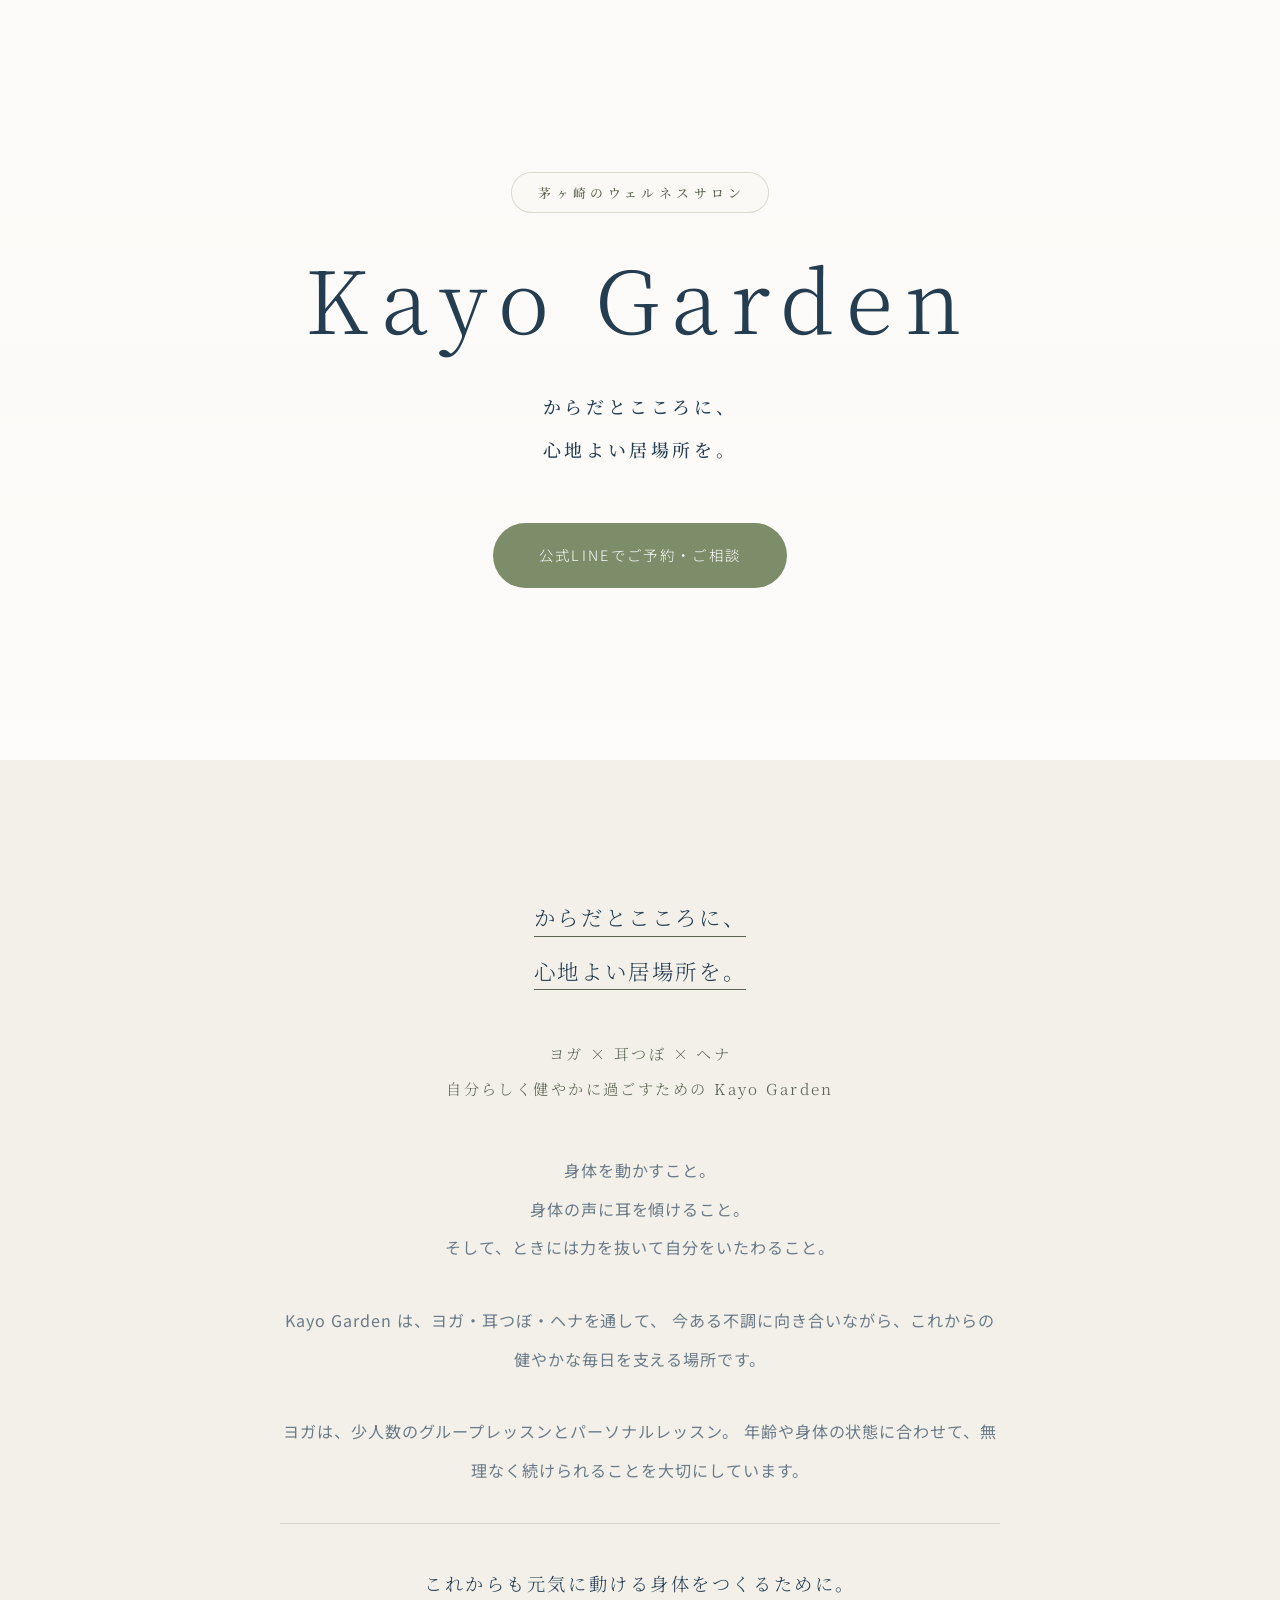
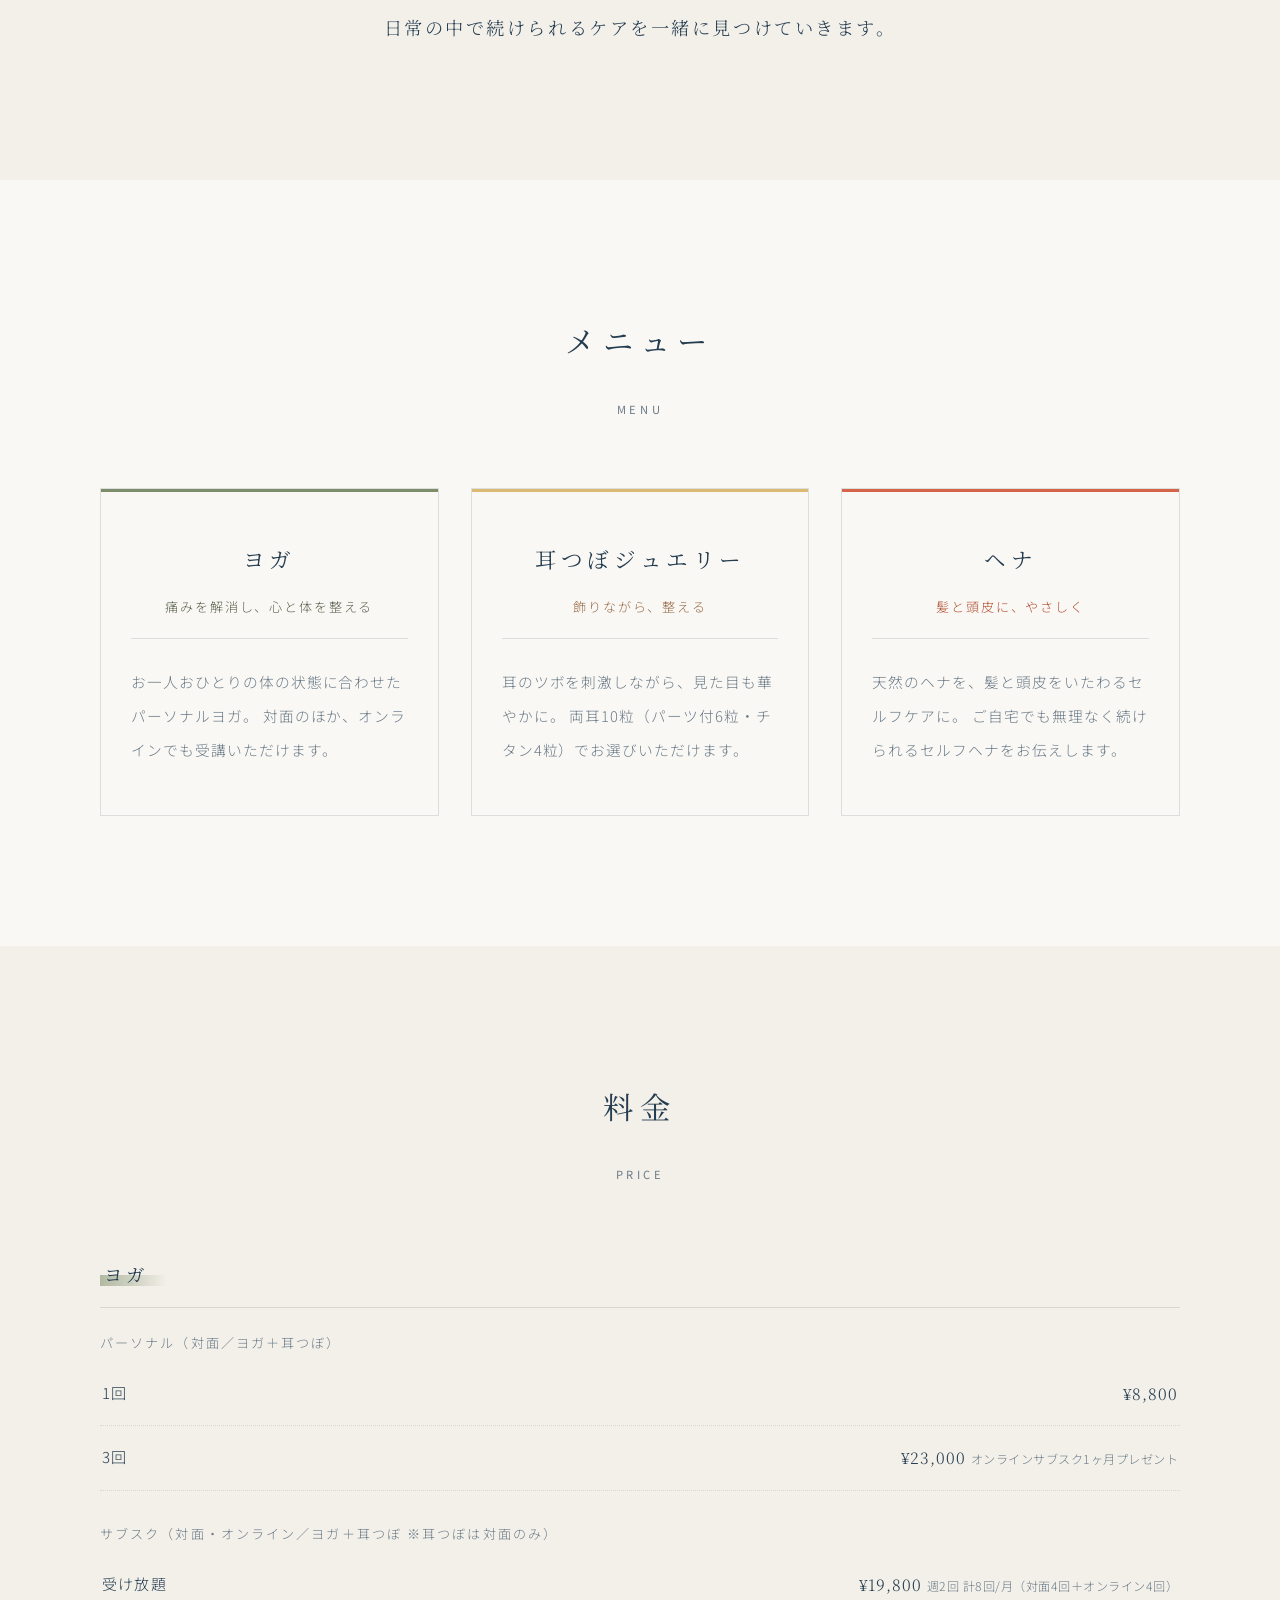
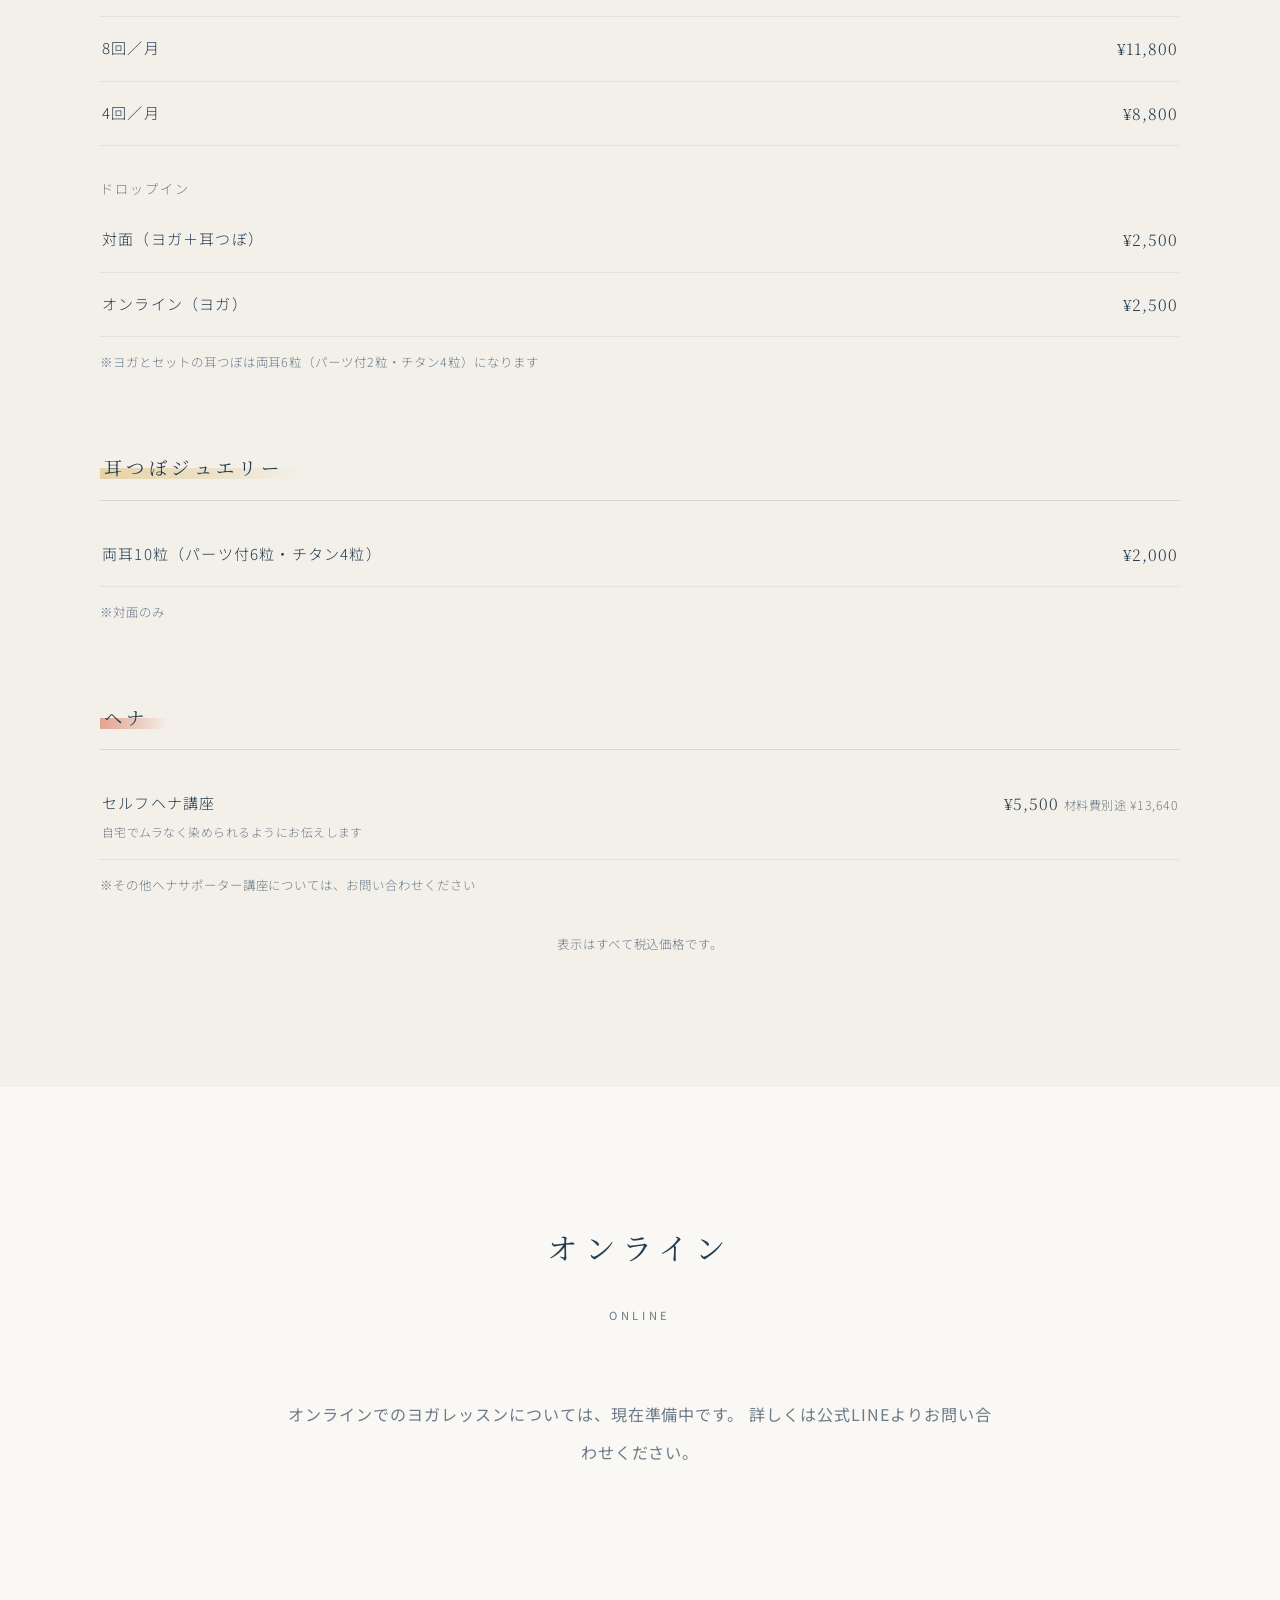
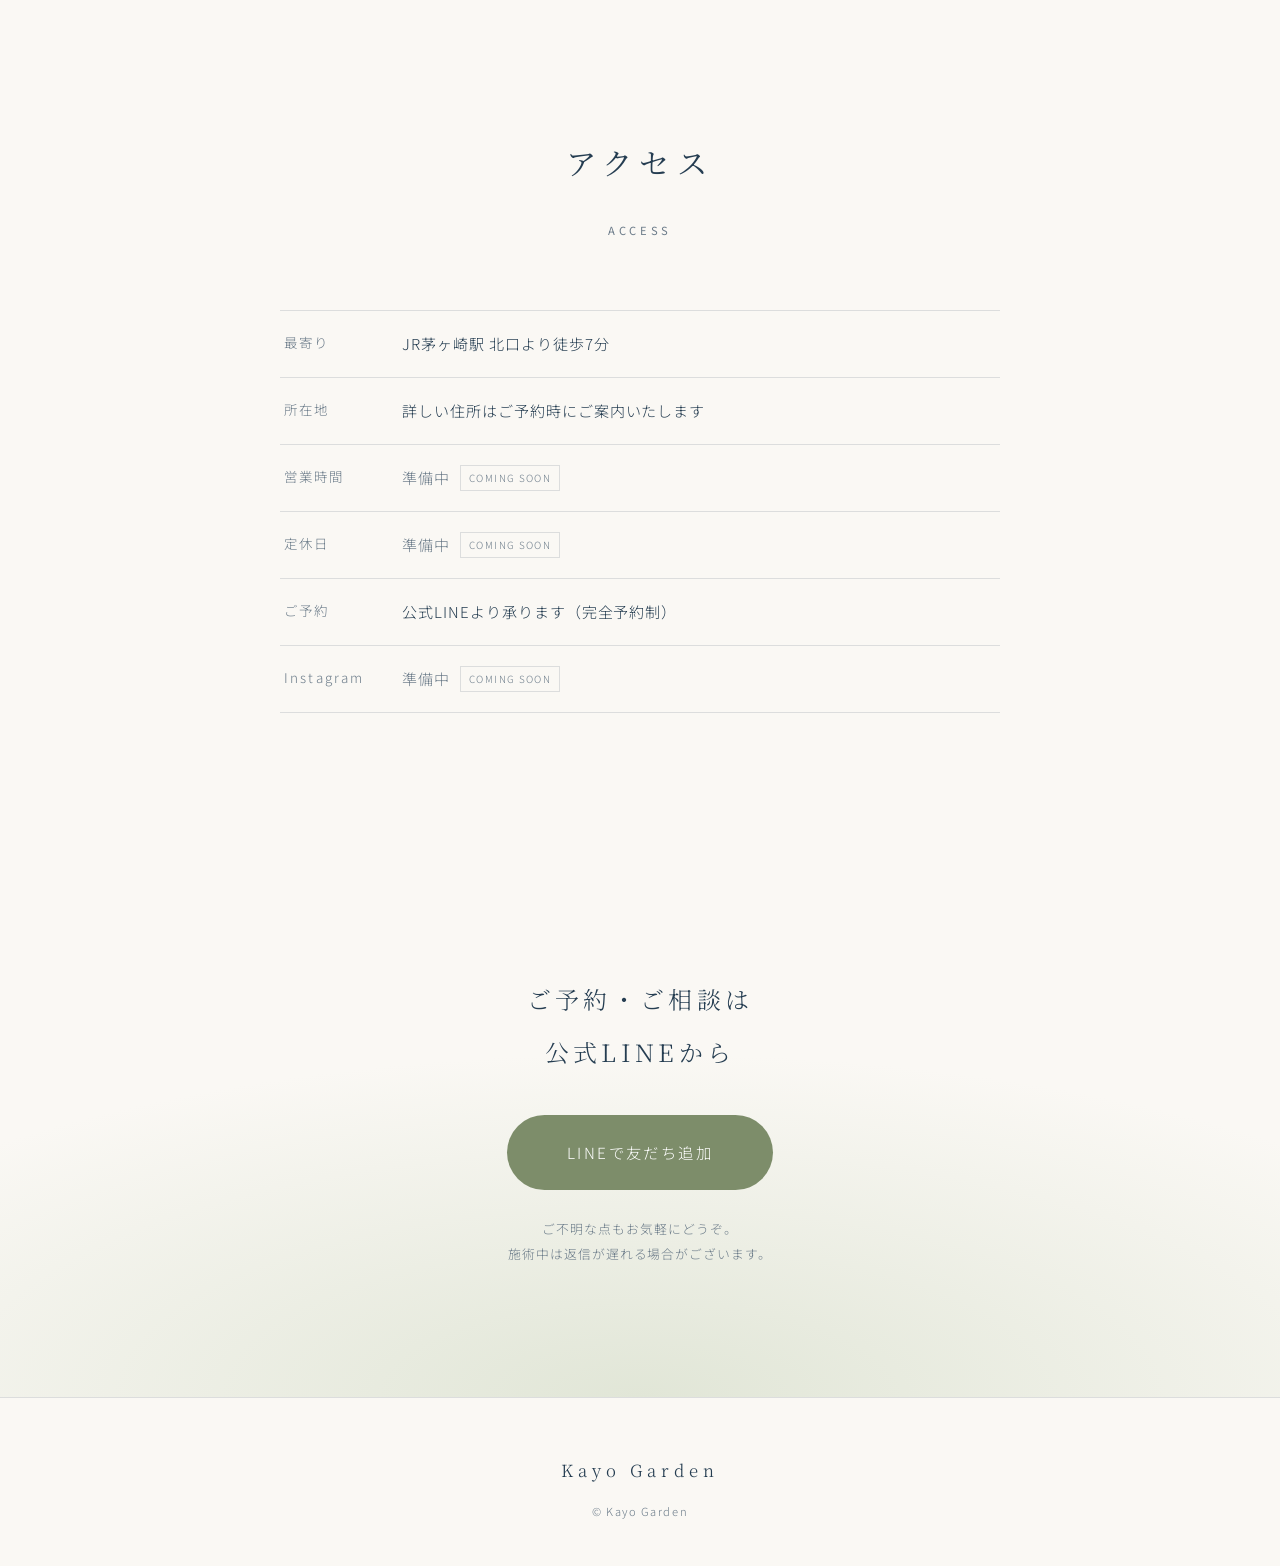
==== commit 48235d3f: "ヒーロー動画を差し替え（top-view1.mp4） - 新しい動画に差し替え（黒帯なしを実測で確認） - ヒーローのキャッチを新コンセプトに統一（からだとこころに、心地よい居場所を。） - 明るい背" ====
--- a/index.html
+++ b/index.html
@@ -167,7 +167,7 @@
 <header class="hero">
   <!-- 背景映像（自動再生・ループ・無音）。未対応環境ではグラデーション背景が残る -->
   <div class="hero-media">
-    <video class="hero-video" src="img/top-movie.mp4"
+    <video class="hero-video" src="img/top-view1.mp4"
            autoplay muted loop playsinline preload="metadata"
            aria-hidden="true"></video>
   </div>
@@ -176,7 +176,7 @@
   <div class="hero-inner">
     <p class="hero-sub">茅ヶ崎のウェルネスサロン</p>
     <h1 class="hero-title">Kayo&nbsp;Garden</h1>
-    <p class="hero-catch">痛みを解消するヨガ<br>心と体を整える</p>
+    <p class="hero-catch">からだとこころに、<br>心地よい居場所を。</p>
     <a class="btn btn-line" href="https://lin.ee/nlRff2H">公式LINEでご予約・ご相談</a>
   </div>
 </header>
--- a/style.css
+++ b/style.css
@@ -103,9 +103,9 @@
   position:absolute; inset:0;
   background:
     linear-gradient(to bottom,
-      rgba(255,255,255,.34) 0%,
-      rgba(255,255,255,.26) 45%,
-      rgba(255,255,255,.44) 100%);
+      rgba(255,255,255,.50) 0%,
+      rgba(255,255,255,.34) 50%,
+      rgba(255,255,255,.52) 100%);
   z-index:2;
   pointer-events:none;
 }
@@ -113,12 +113,19 @@
 .hero-inner{ position:relative; z-index:3; }
 
 .hero-sub{
-  font-family:var(--serif);
-  font-size:.82rem;
+  display:inline-block;
+  font-family:var(--serif);
+  font-size:.8rem;
   letter-spacing:.34em;
-  color:var(--text);
-  margin:0 0 28px;
-  text-shadow:0 1px 12px rgba(255,255,255,.9);
+  color:var(--yoga-dark);
+  margin:0 0 30px;
+  font-weight:500;
+  /* 文字の後ろに薄い帯を敷いて、明るい背景でも確実に読めるようにする */
+  padding:7px 22px 7px 26px;
+  background:rgba(250,248,244,.82);
+  border:1px solid rgba(125,141,106,.28);
+  border-radius:999px;
+  backdrop-filter:blur(2px);
 }
 
 /* 2026：特大見出しでタイポを主役に */
@@ -140,7 +147,8 @@
   line-height:2.4;
   color:var(--text);                       /* 薄いグレー→ネイビーで読みやすく */
   margin:34px 0 52px;
-  text-shadow:0 1px 14px rgba(255,255,255,.9);   /* 背景から浮かせる */
+  font-weight:500;
+  text-shadow:0 1px 12px rgba(255,255,255,1), 0 0 26px rgba(255,255,255,.95);
 }
 
 /* =========================================
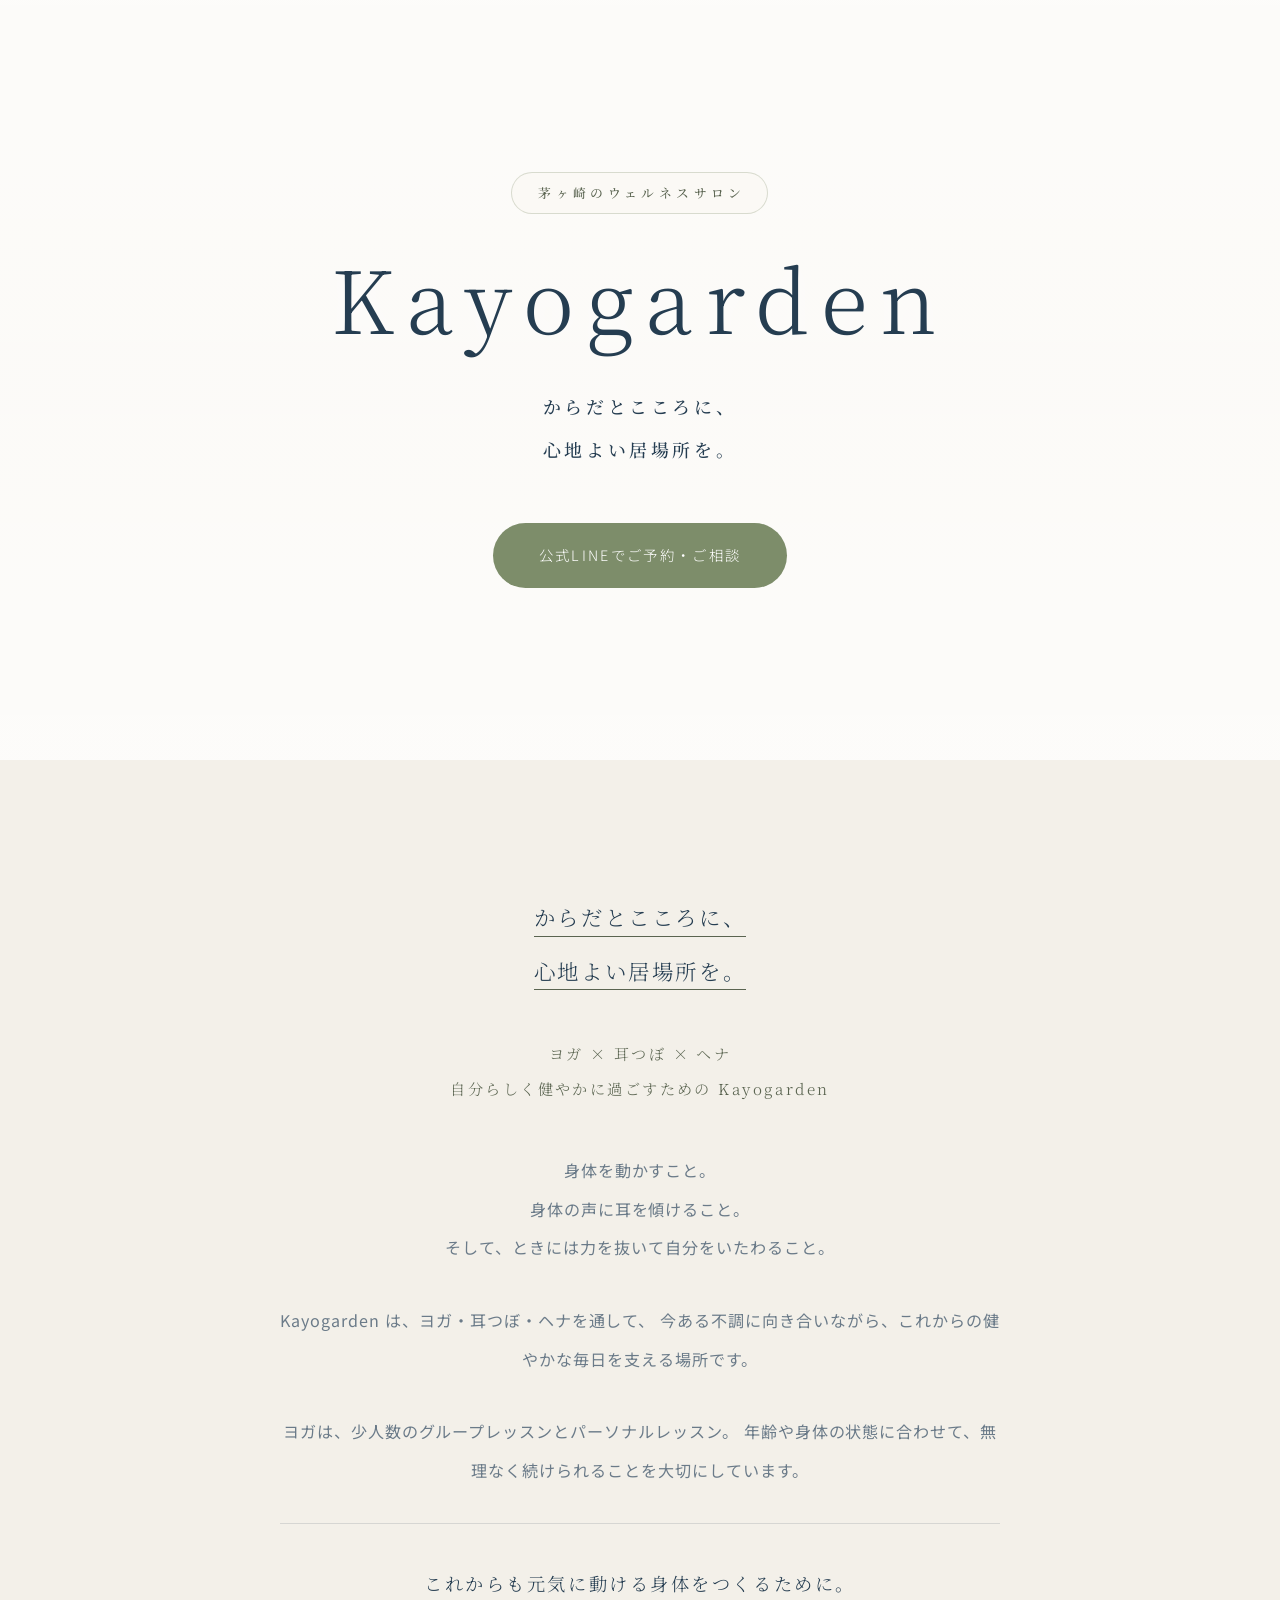
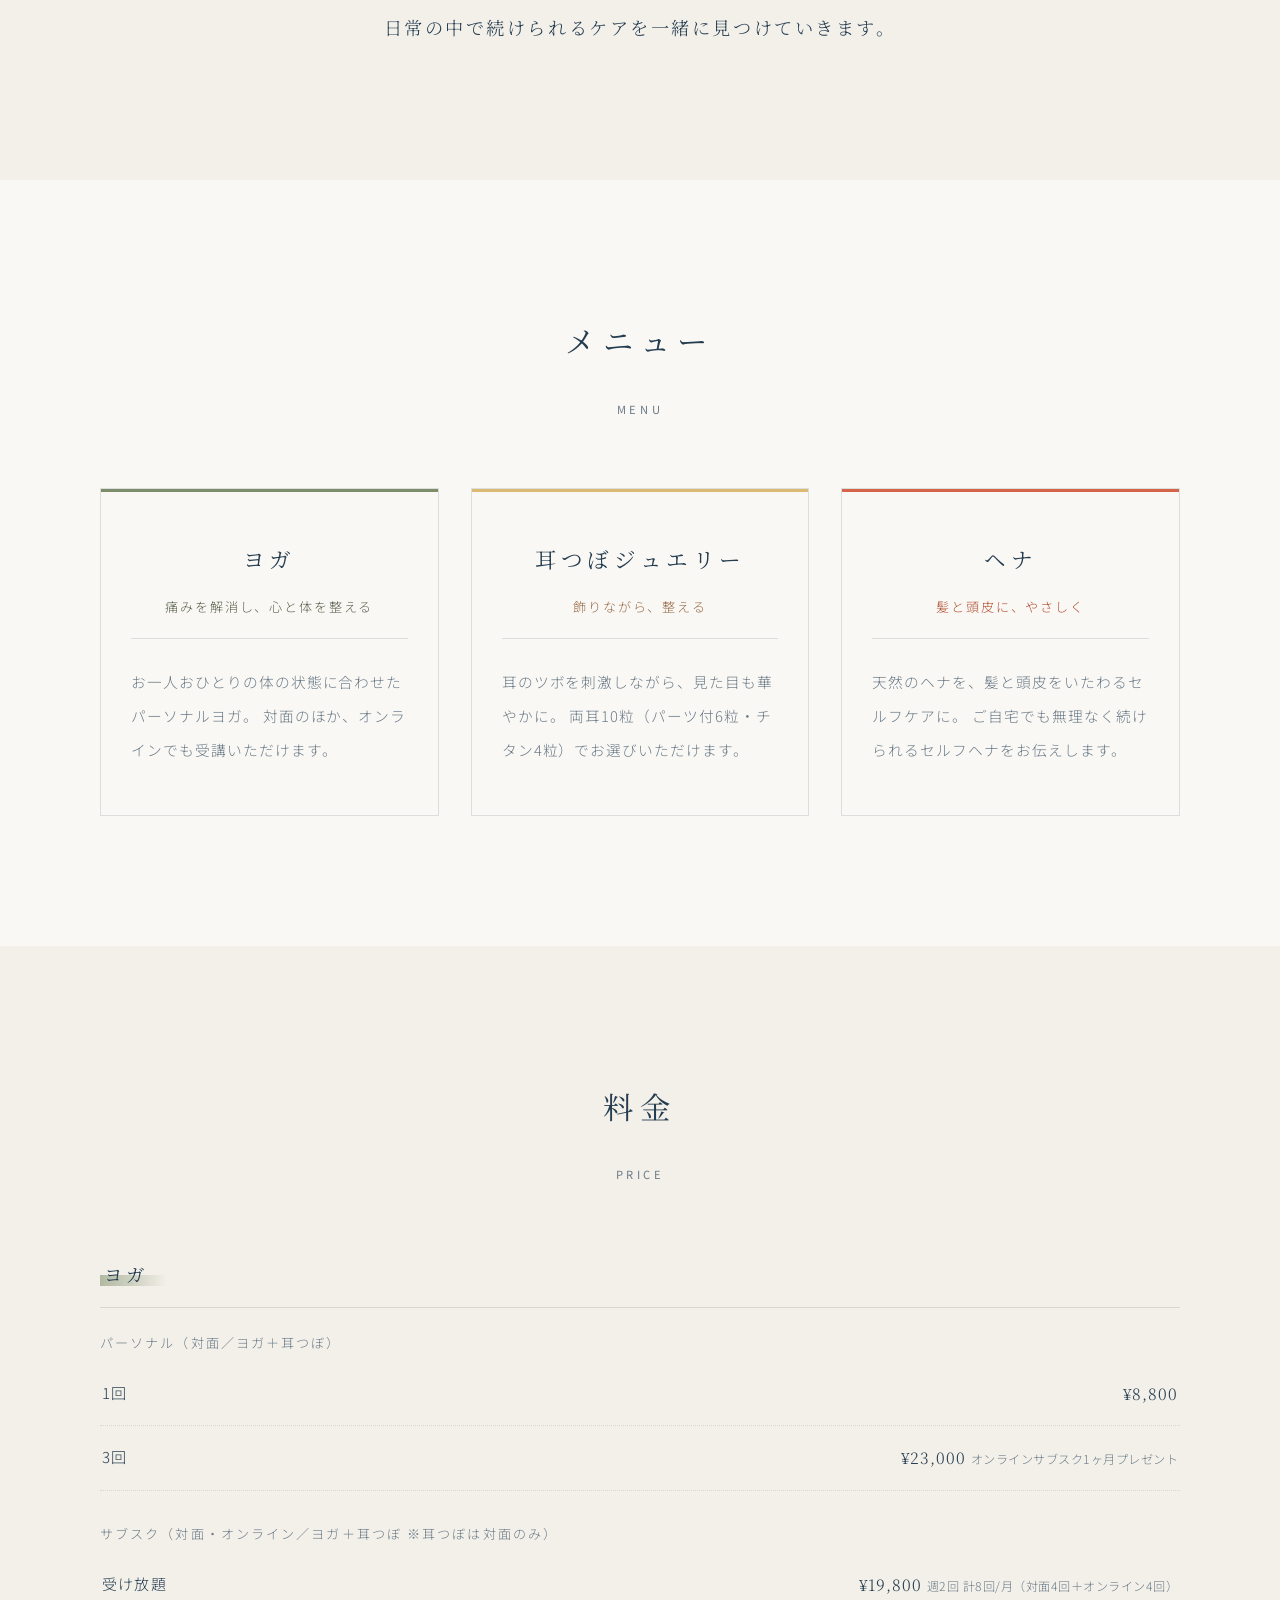
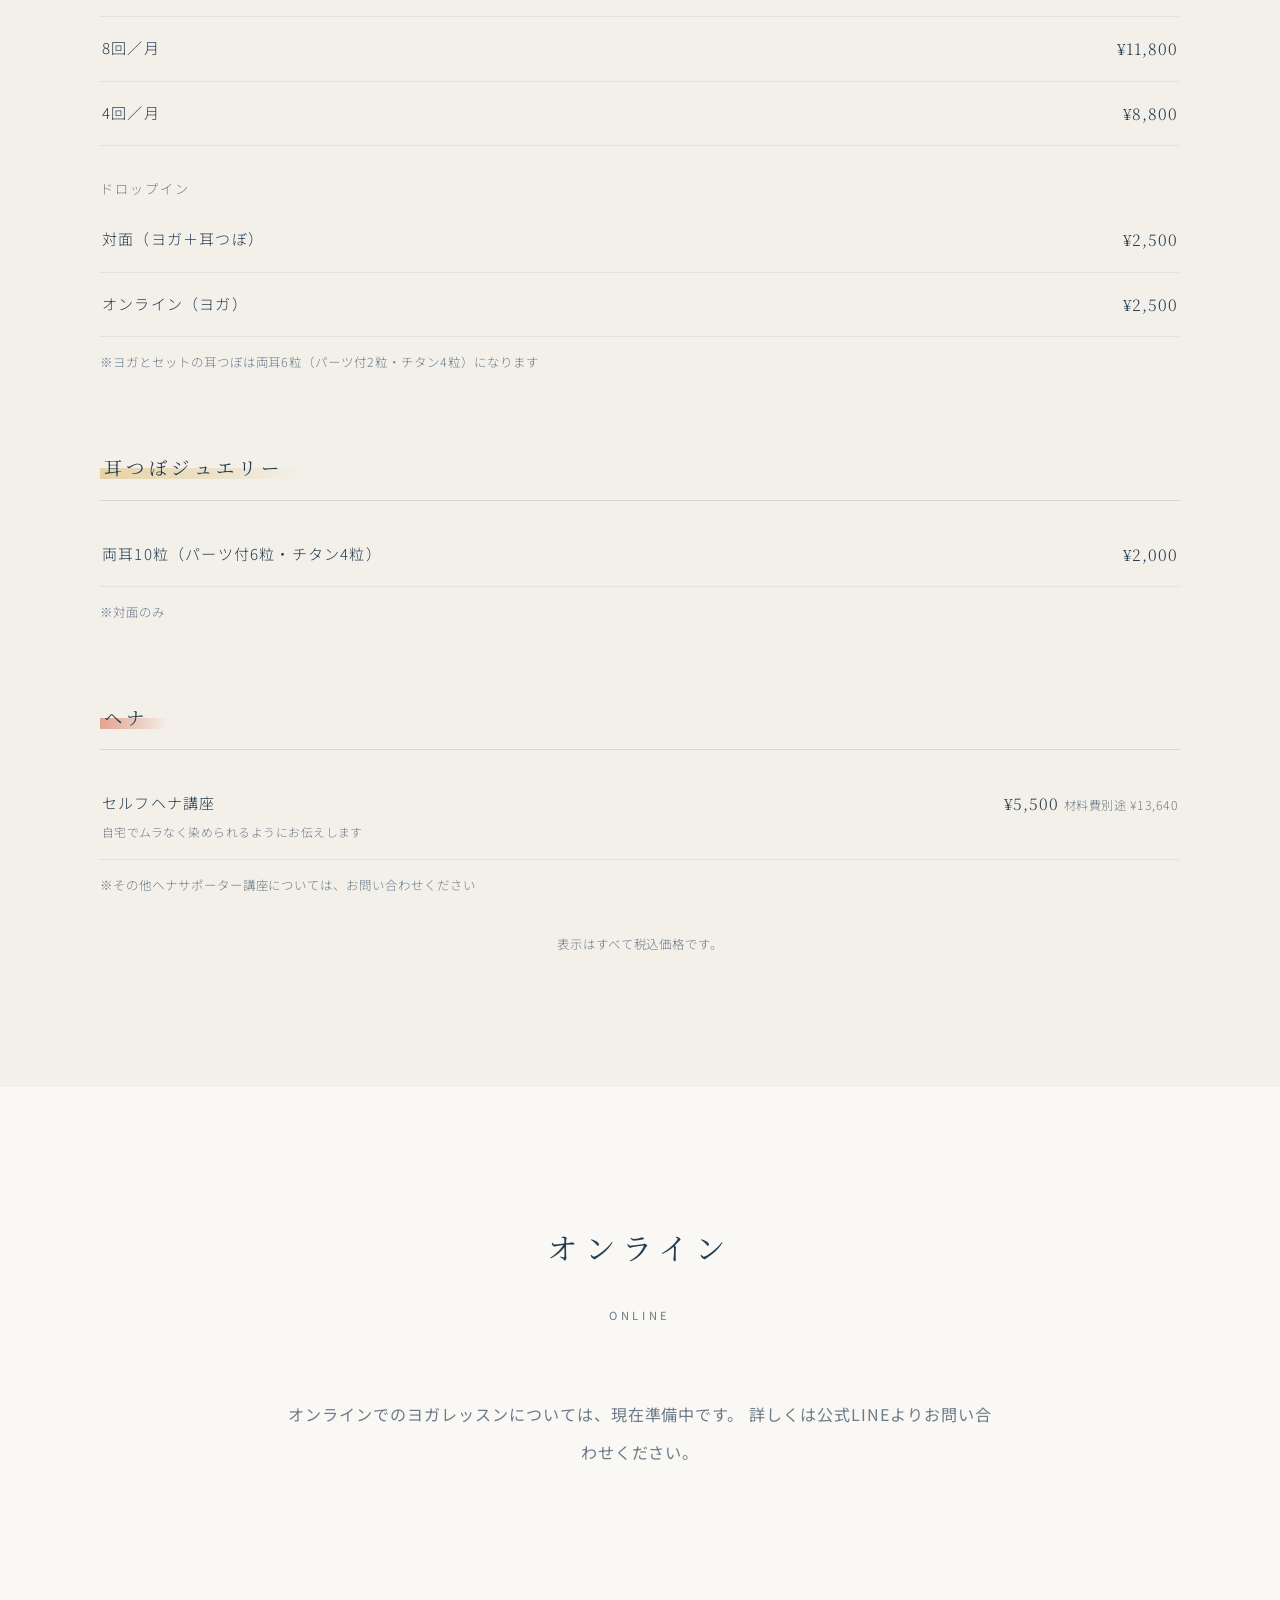
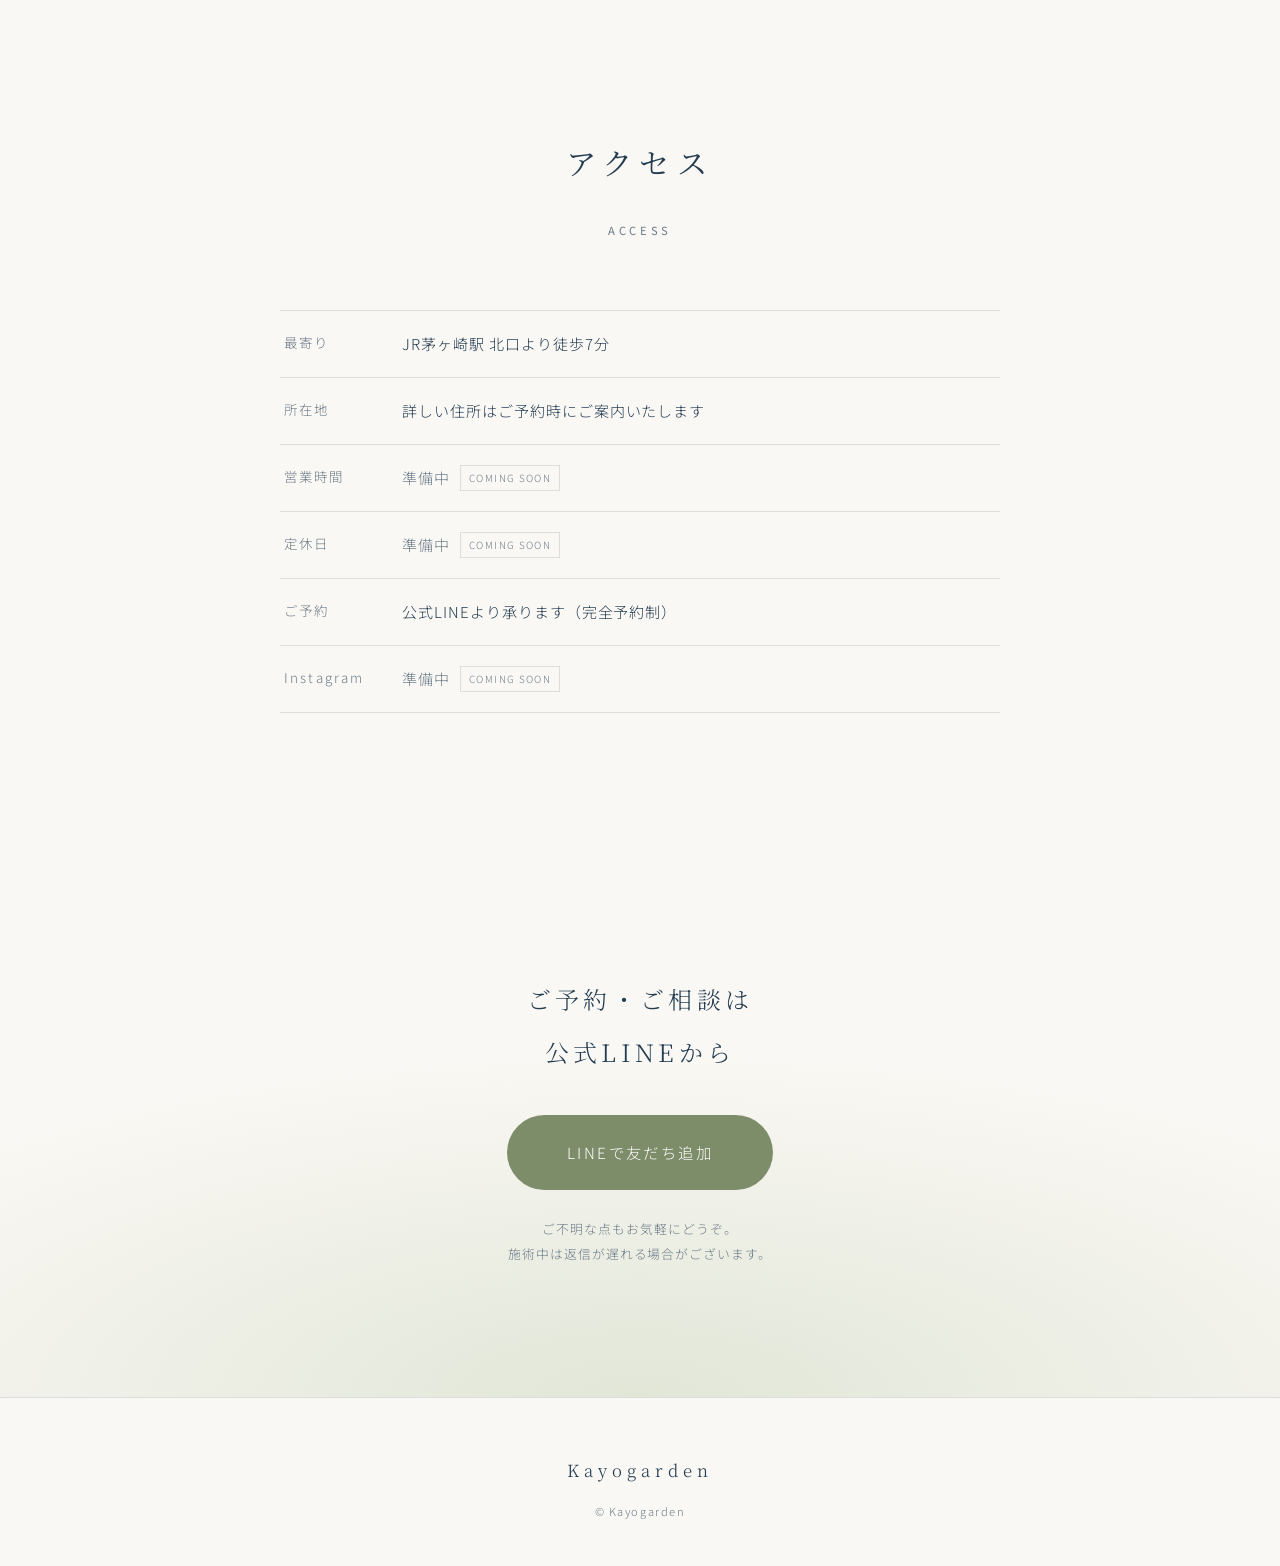
==== commit 4806aae2: "店名表記を Kayogarden に統一（クライアント指定） Co-Authored-By: Claude Opus 5 <noreply@anthropic.com>" ====
--- a/index.html
+++ b/index.html
@@ -3,7 +3,7 @@
 <head>
 <meta charset="UTF-8">
 <meta name="viewport" content="width=device-width, initial-scale=1">
-<title>Kayo Garden｜痛みを解消するヨガ・耳つぼジュエリー・ヘナ｜茅ヶ崎</title>
+<title>Kayogarden｜痛みを解消するヨガ・耳つぼジュエリー・ヘナ｜茅ヶ崎</title>
 <meta name="description" content="茅ヶ崎駅北口より徒歩7分。ヨガ・耳つぼ・ヘナで、からだとこころに心地よい居場所を。少人数グループとパーソナルレッスン。">
 
 <!-- ▼ 公開URLが決まったら、下の https://ymr-yumalu.github.io/kayo-garden-site を実際のURLに置き換えてください -->
@@ -11,8 +11,8 @@
 
 <!-- OGP（LINE・SNSで共有したときの見え方） -->
 <meta property="og:type" content="website">
-<meta property="og:site_name" content="Kayo Garden">
-<meta property="og:title" content="Kayo Garden｜心と体を整えるウェルネスサロン">
+<meta property="og:site_name" content="Kayogarden">
+<meta property="og:title" content="Kayogarden｜心と体を整えるウェルネスサロン">
 <meta property="og:description" content="茅ヶ崎駅北口より徒歩7分。ヨガ・耳つぼ・ヘナで、からだとこころに心地よい居場所を。">
 <meta property="og:url" content="https://ymr-yumalu.github.io/kayo-garden-site/">
 <meta property="og:image" content="https://ymr-yumalu.github.io/kayo-garden-site/img/ogp.jpg">
@@ -22,7 +22,7 @@
 
 <!-- X（Twitter） -->
 <meta name="twitter:card" content="summary_large_image">
-<meta name="twitter:title" content="Kayo Garden｜心と体を整えるウェルネスサロン">
+<meta name="twitter:title" content="Kayogarden｜心と体を整えるウェルネスサロン">
 <meta name="twitter:description" content="茅ヶ崎駅北口より徒歩7分。ヨガ・耳つぼ・ヘナで、からだとこころに心地よい居場所を。">
 <meta name="twitter:image" content="https://ymr-yumalu.github.io/kayo-garden-site/img/ogp.jpg">
 
@@ -40,7 +40,7 @@
 {
   "@context": "https://schema.org",
   "@type": "HealthAndBeautyBusiness",
-  "name": "Kayo Garden",
+  "name": "Kayogarden",
   "description": "ヨガ・耳つぼ・ヘナを通して、今ある不調に向き合いながら、これからの健やかな毎日を支えるウェルネスサロン。",
   "slogan": "からだとこころに、心地よい居場所を。",
   "address": {
@@ -175,7 +175,7 @@
 
   <div class="hero-inner">
     <p class="hero-sub">茅ヶ崎のウェルネスサロン</p>
-    <h1 class="hero-title">Kayo&nbsp;Garden</h1>
+    <h1 class="hero-title">Kayogarden</h1>
     <p class="hero-catch">からだとこころに、<br>心地よい居場所を。</p>
     <a class="btn btn-line" href="https://lin.ee/nlRff2H">公式LINEでご予約・ご相談</a>
   </div>
@@ -194,7 +194,7 @@
 
     <p class="concept-tag">
       ヨガ × 耳つぼ × ヘナ<br>
-      自分らしく健やかに過ごすための Kayo Garden
+      自分らしく健やかに過ごすための Kayogarden
     </p>
 
     <p class="text">
@@ -204,7 +204,7 @@
     </p>
 
     <p class="text">
-      Kayo Garden は、ヨガ・耳つぼ・ヘナを通して、
+      Kayogarden は、ヨガ・耳つぼ・ヘナを通して、
       今ある不調に向き合いながら、これからの健やかな毎日を支える場所です。
     </p>
 
@@ -348,8 +348,8 @@
 </main>
 
 <footer class="footer">
-  <p class="footer-logo">Kayo Garden</p>
-  <p class="footer-copy">&copy; Kayo Garden</p>
+  <p class="footer-logo">Kayogarden</p>
+  <p class="footer-copy">&copy; Kayogarden</p>
 </footer>
 
 </body>
